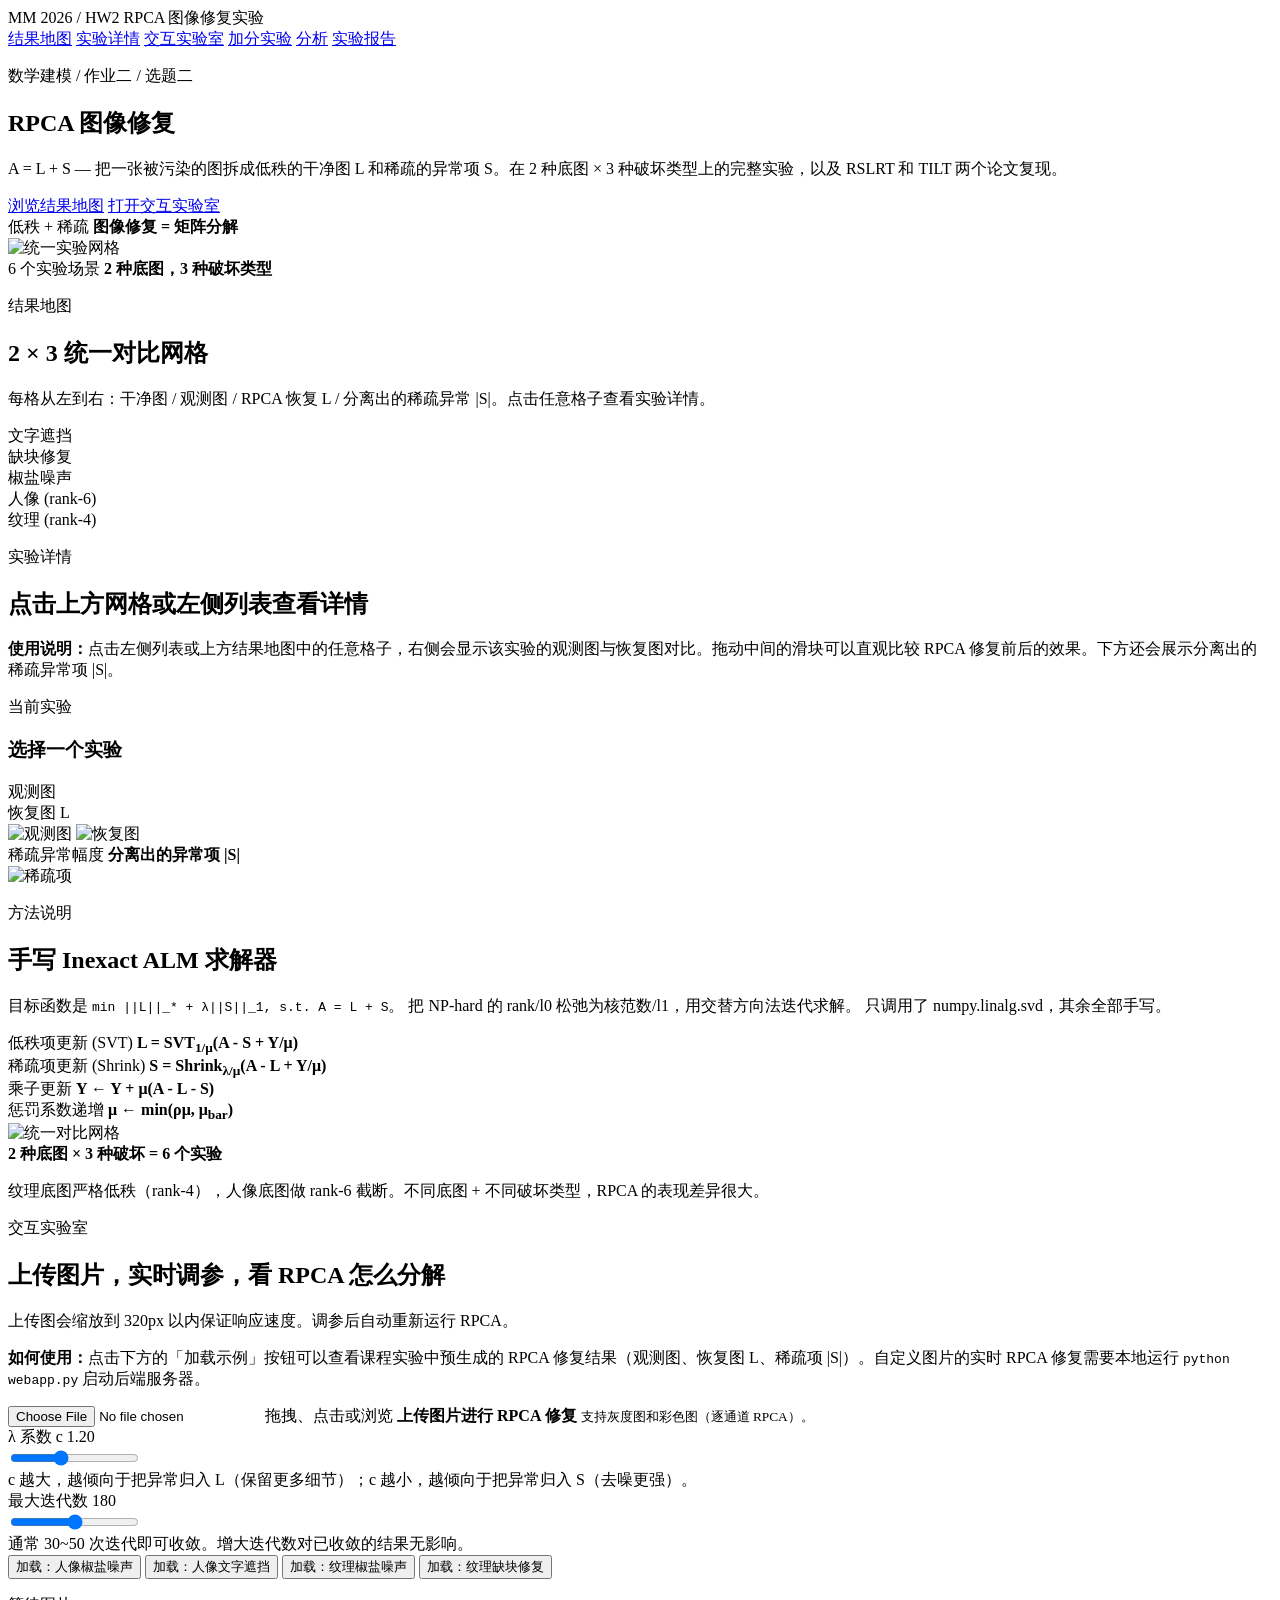
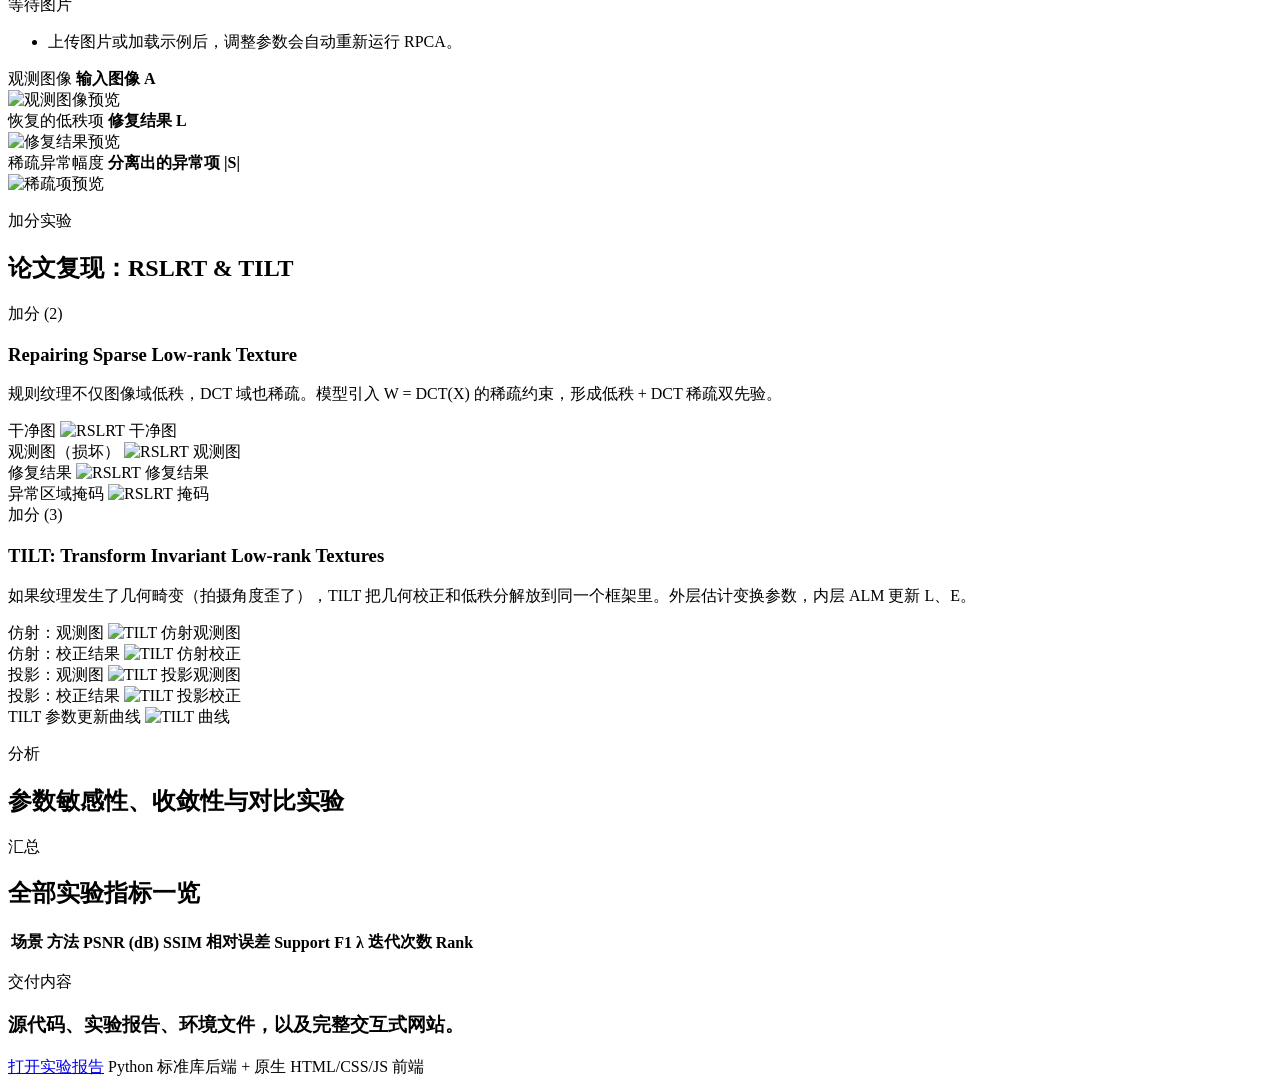
==== code/site/index.html @ 2f800230 "RPCA 图像修复实验网站 + 源代码" ====
<!DOCTYPE html>
<html lang="zh-CN">
  <head>
    <meta charset="UTF-8" />
    <meta name="viewport" content="width=device-width, initial-scale=1.0" />
    <title>RPCA 图像修复实验</title>
    <link rel="stylesheet" href="/styles.css" />
  </head>
  <body>
    <div class="page-shell">
      <div class="ambient ambient-a"></div>
      <div class="ambient ambient-b"></div>
      <header class="site-header">
        <div class="brand-lockup">
          <span class="brand-chip">MM 2026 / HW2</span>
          <span class="brand-name">RPCA 图像修复实验</span>
        </div>
        <nav class="top-nav">
          <a href="#grid-map">结果地图</a>
          <a href="#experiments">实验详情</a>
          <a href="#lab">交互实验室</a>
          <a href="#optional">加分实验</a>
          <a href="#analysis">分析</a>
          <a href="/report/report.pdf" target="_blank" rel="noreferrer">实验报告</a>
        </nav>
      </header>

      <main>
        <!-- Hero -->
        <section class="hero reveal">
          <div class="hero-copy">
            <p class="eyebrow" id="hero-eyebrow">数学建模 / 作业二 / 选题二</p>
            <h1 id="hero-title">RPCA 图像修复</h1>
            <p class="hero-summary" id="hero-summary">
              A = L + S &mdash; 把一张被污染的图拆成低秩的干净图 L 和稀疏的异常项 S。在 2 种底图 &times; 3 种破坏类型上的完整实验，以及 RSLRT 和 TILT 两个论文复现。
            </p>
            <div class="hero-actions">
              <a class="button button-dark" href="#grid-map">浏览结果地图</a>
              <a class="button button-ghost" href="#lab">打开交互实验室</a>
            </div>
          </div>
          <div class="hero-art">
            <div class="hero-card hero-card-main">
              <div class="hero-card-copy">
                <span>低秩 + 稀疏</span>
                <strong>图像修复 = 矩阵分解</strong>
              </div>
              <img src="/results/unified_grid.png" alt="统一实验网格" />
            </div>
            <div class="hero-card hero-card-float">
              <span>6 个实验场景</span>
              <strong>2 种底图，3 种破坏类型</strong>
            </div>
          </div>
        </section>

        <!-- Stats -->
        <section class="stats-rail reveal" id="hero-stats"></section>

        <!-- Result Map: 2x3 Grid -->
        <section class="grid-map reveal" id="grid-map">
          <div class="section-heading">
            <div>
              <p class="eyebrow">结果地图</p>
              <h2>2 &times; 3 统一对比网格</h2>
            </div>
            <p class="section-desc">每格从左到右：干净图 / 观测图 / RPCA 恢复 L / 分离出的稀疏异常 |S|。点击任意格子查看实验详情。</p>
          </div>
          <div class="grid-map-container" id="grid-map-container">
            <div class="grid-map-label grid-map-label-col" style="grid-column:2;grid-row:1">文字遮挡</div>
            <div class="grid-map-label grid-map-label-col" style="grid-column:3;grid-row:1">缺块修复</div>
            <div class="grid-map-label grid-map-label-col" style="grid-column:4;grid-row:1">椒盐噪声</div>
            <div class="grid-map-label grid-map-label-row" style="grid-column:1;grid-row:2">人像 (rank-6)</div>
            <div class="grid-map-label grid-map-label-row" style="grid-column:1;grid-row:3">纹理 (rank-4)</div>
            <!-- Grid cells injected by JS -->
          </div>
        </section>

        <!-- Experiment Detail -->
        <section class="atlas reveal" id="experiments">
          <div class="section-heading">
            <p class="eyebrow">实验详情</p>
            <h2>点击上方网格或左侧列表查看详情</h2>
          </div>
          <div class="detail-usage-hint">
            <p><strong>使用说明：</strong>点击左侧列表或上方结果地图中的任意格子，右侧会显示该实验的观测图与恢复图对比。拖动中间的滑块可以直观比较 RPCA 修复前后的效果。下方还会展示分离出的稀疏异常项 |S|。</p>
          </div>
          <div class="atlas-grid">
            <aside class="atlas-list" id="atlas-list"></aside>
            <article class="atlas-detail" id="atlas-detail">
              <div class="detail-copy">
                <p class="detail-label">当前实验</p>
                <h3 id="detail-title">选择一个实验</h3>
                <p id="detail-subtitle" class="detail-subtitle"></p>
                <p id="detail-story" class="detail-story"></p>
              </div>
              <div class="detail-visual">
                <!-- Image comparison slider -->
                <div class="comparison-wrapper" id="comparison-wrapper">
                  <div class="comparison-label comparison-label-left">观测图</div>
                  <div class="comparison-label comparison-label-right">恢复图 L</div>
                  <img id="detail-observed" class="comparison-img comparison-img-left" src="" alt="观测图" />
                  <img id="detail-recovered" class="comparison-img comparison-img-right" src="" alt="恢复图" />
                  <div class="comparison-slider" id="comparison-slider">
                    <div class="comparison-slider-line"></div>
                    <div class="comparison-slider-handle"></div>
                  </div>
                </div>
              </div>
            </article>
          </div>

          <!-- Metrics bar: outside the dark panel so numbers are never clipped -->
          <div class="detail-metrics-bar" id="detail-metrics"></div>

          <!-- Sparse visualization below detail -->
          <div class="detail-sparse-row" id="detail-sparse-row">
            <div class="sparse-card">
              <div class="stage-copy">
                <span>稀疏异常幅度</span>
                <strong>分离出的异常项 |S|</strong>
              </div>
              <img id="detail-sparse" src="" alt="稀疏项" />
            </div>
            <div class="sparse-card" id="detail-comparison-card" style="display:none;">
              <div class="stage-copy">
                <span>方法对比</span>
                <strong>RPCA vs 中值滤波</strong>
              </div>
              <img id="detail-comparison" src="" alt="方法对比" />
            </div>
          </div>
        </section>

        <!-- Method -->
        <section class="split-feature reveal">
          <div class="feature-panel feature-dark">
            <p class="eyebrow">方法说明</p>
            <h2>手写 Inexact ALM 求解器</h2>
            <p>
              目标函数是 <code>min ||L||_* + &lambda;||S||_1, s.t. A = L + S</code>。
              把 NP-hard 的 rank/l0 松弛为核范数/l1，用交替方向法迭代求解。
              只调用了 numpy.linalg.svd，其余全部手写。
            </p>
            <div class="formula-stack">
              <div class="formula-card">
                <span>低秩项更新 (SVT)</span>
                <strong>L = SVT<sub>1/&mu;</sub>(A - S + Y/&mu;)</strong>
              </div>
              <div class="formula-card">
                <span>稀疏项更新 (Shrink)</span>
                <strong>S = Shrink<sub>&lambda;/&mu;</sub>(A - L + Y/&mu;)</strong>
              </div>
              <div class="formula-card">
                <span>乘子更新</span>
                <strong>Y &larr; Y + &mu;(A - L - S)</strong>
              </div>
              <div class="formula-card">
                <span>惩罚系数递增</span>
                <strong>&mu; &larr; min(&rho;&mu;, &mu;<sub>bar</sub>)</strong>
              </div>
            </div>
          </div>
          <div class="feature-panel feature-light">
            <img src="/results/unified_grid.png" alt="统一对比网格" />
            <div class="caption-block">
              <strong>2 种底图 &times; 3 种破坏 = 6 个实验</strong>
              <p>纹理底图严格低秩（rank-4），人像底图做 rank-6 截断。不同底图 + 不同破坏类型，RPCA 的表现差异很大。</p>
            </div>
          </div>
        </section>

        <!-- Repair Lab -->
        <section class="lab reveal" id="lab">
          <div class="section-heading section-heading-inline">
            <div>
              <p class="eyebrow">交互实验室</p>
              <h2>上传图片，实时调参，看 RPCA 怎么分解</h2>
            </div>
            <div class="lab-note">
              上传图会缩放到 320px 以内保证响应速度。调参后自动重新运行 RPCA。
            </div>
          </div>

          <div class="lab-usage-hint">
            <p><strong>如何使用：</strong>点击下方的「加载示例」按钮可以查看课程实验中预生成的 RPCA 修复结果（观测图、恢复图 L、稀疏项 |S|）。自定义图片的实时 RPCA 修复需要本地运行 <code>python webapp.py</code> 启动后端服务器。</p>
          </div>

          <div class="lab-grid">
            <div class="lab-controls">
              <label class="upload-drop" id="upload-drop">
                <input type="file" id="file-input" accept="image/*" />
                <span class="upload-kicker">拖拽、点击或浏览</span>
                <strong>上传图片进行 RPCA 修复</strong>
                <small>支持灰度图和彩色图（逐通道 RPCA）。</small>
              </label>

              <div class="control-block">
                <div class="control-head">
                  <label for="lambda-scale">&lambda; 系数 c</label>
                  <span id="lambda-scale-value">1.20</span>
                </div>
                <input type="range" id="lambda-scale" min="0.2" max="2.8" step="0.1" value="1.2" />
                <div class="control-hint">c 越大，越倾向于把异常归入 L（保留更多细节）；c 越小，越倾向于把异常归入 S（去噪更强）。</div>
              </div>

              <div class="control-block">
                <div class="control-head">
                  <label for="max-iter">最大迭代数</label>
                  <span id="max-iter-value">180</span>
                </div>
                <input type="range" id="max-iter" min="40" max="320" step="10" value="180" />
                <div class="control-hint">通常 30~50 次迭代即可收敛。增大迭代数对已收敛的结果无影响。</div>
              </div>

              <div class="lab-sample-buttons">
                <button class="button button-ghost button-sample" data-sample="portrait_salt">
                  加载：人像椒盐噪声
                </button>
                <button class="button button-ghost button-sample" data-sample="portrait_text">
                  加载：人像文字遮挡
                </button>
                <button class="button button-ghost button-sample" data-sample="texture_salt">
                  加载：纹理椒盐噪声
                </button>
                <button class="button button-ghost button-sample" data-sample="texture_block">
                  加载：纹理缺块修复
                </button>
              </div>

              <div class="lab-stats" id="upload-stats">
                <p class="status-pill">等待图片</p>
                <ul class="stat-list">
                  <li>上传图片或加载示例后，调整参数会自动重新运行 RPCA。</li>
                </ul>
              </div>
            </div>

            <div class="lab-stage">
              <div class="stage-card">
                <div class="stage-copy">
                  <span>观测图像</span>
                  <strong>输入图像 A</strong>
                </div>
                <img id="upload-observed" src="" alt="观测图像预览" />
              </div>
              <div class="stage-card">
                <div class="stage-copy">
                  <span>恢复的低秩项</span>
                  <strong>修复结果 L</strong>
                </div>
                <img id="upload-recovered" src="" alt="修复结果预览" />
              </div>
              <div class="stage-card">
                <div class="stage-copy">
                  <span>稀疏异常幅度</span>
                  <strong>分离出的异常项 |S|</strong>
                </div>
                <img id="upload-sparse" src="" alt="稀疏项预览" />
              </div>
            </div>
          </div>
        </section>

        <!-- Optional Experiments -->
        <section class="optional-section reveal" id="optional">
          <div class="section-heading">
            <p class="eyebrow">加分实验</p>
            <h2>论文复现：RSLRT &amp; TILT</h2>
          </div>

          <div class="optional-grid">
            <!-- RSLRT -->
            <div class="optional-card">
              <div class="optional-card-header">
                <span class="optional-tag">加分 (2)</span>
                <h3>Repairing Sparse Low-rank Texture</h3>
                <p>规则纹理不仅图像域低秩，DCT 域也稀疏。模型引入 W = DCT(X) 的稀疏约束，形成低秩 + DCT 稀疏双先验。</p>
              </div>
              <div class="optional-images">
                <div class="optional-img-card">
                  <span>干净图</span>
                  <img src="/assets/optional_rslrt_clean.png" alt="RSLRT 干净图" />
                </div>
                <div class="optional-img-card">
                  <span>观测图（损坏）</span>
                  <img src="/assets/optional_rslrt_observed.png" alt="RSLRT 观测图" />
                </div>
                <div class="optional-img-card">
                  <span>修复结果</span>
                  <img src="/assets/optional_rslrt_repaired.png" alt="RSLRT 修复结果" />
                </div>
                <div class="optional-img-card">
                  <span>异常区域掩码</span>
                  <img src="/assets/optional_rslrt_support.png" alt="RSLRT 掩码" />
                </div>
              </div>
              <div class="optional-metrics" id="rslrt-metrics"></div>
            </div>

            <!-- TILT -->
            <div class="optional-card">
              <div class="optional-card-header">
                <span class="optional-tag">加分 (3)</span>
                <h3>TILT: Transform Invariant Low-rank Textures</h3>
                <p>如果纹理发生了几何畸变（拍摄角度歪了），TILT 把几何校正和低秩分解放到同一个框架里。外层估计变换参数，内层 ALM 更新 L、E。</p>
              </div>
              <div class="optional-images">
                <div class="optional-img-card">
                  <span>仿射：观测图</span>
                  <img src="/assets/optional_tilt_affine_observed.png" alt="TILT 仿射观测图" />
                </div>
                <div class="optional-img-card">
                  <span>仿射：校正结果</span>
                  <img src="/assets/optional_tilt_affine_rectified.png" alt="TILT 仿射校正" />
                </div>
                <div class="optional-img-card">
                  <span>投影：观测图</span>
                  <img src="/assets/optional_tilt_projective_observed.png" alt="TILT 投影观测图" />
                </div>
                <div class="optional-img-card">
                  <span>投影：校正结果</span>
                  <img src="/assets/optional_tilt_projective_rectified.png" alt="TILT 投影校正" />
                </div>
              </div>
              <div class="optional-metrics" id="tilt-metrics"></div>
              <div class="optional-extra-img">
                <span>TILT 参数更新曲线</span>
                <img src="/results/optional_tilt_curve.png" alt="TILT 曲线" />
              </div>
            </div>
          </div>
        </section>

        <!-- Analysis -->
        <section class="analysis-section reveal" id="analysis">
          <div class="section-heading">
            <p class="eyebrow">分析</p>
            <h2>参数敏感性、收敛性与对比实验</h2>
          </div>
          <div class="insight-grid" id="insight-grid"></div>
        </section>

        <!-- Summary Table -->
        <section class="summary-section reveal" id="summary">
          <div class="section-heading">
            <p class="eyebrow">汇总</p>
            <h2>全部实验指标一览</h2>
          </div>
          <div class="summary-table-wrap">
            <table class="summary-table" id="summary-table">
              <thead>
                <tr>
                  <th>场景</th>
                  <th>方法</th>
                  <th>PSNR (dB)</th>
                  <th>SSIM</th>
                  <th>相对误差</th>
                  <th>Support F1</th>
                  <th>&lambda;</th>
                  <th>迭代次数</th>
                  <th>Rank</th>
                </tr>
              </thead>
              <tbody id="summary-tbody"></tbody>
            </table>
          </div>
        </section>
      </main>

      <footer class="site-footer reveal">
        <div>
          <p class="eyebrow">交付内容</p>
          <h3>源代码、实验报告、环境文件，以及完整交互式网站。</h3>
        </div>
        <div class="footer-links">
          <a href="/report/report.pdf" target="_blank" rel="noreferrer">打开实验报告</a>
          <span>Python 标准库后端 + 原生 HTML/CSS/JS 前端</span>
        </div>
      </footer>
    </div>

    <script src="/app.js"></script>
  </body>
</html>
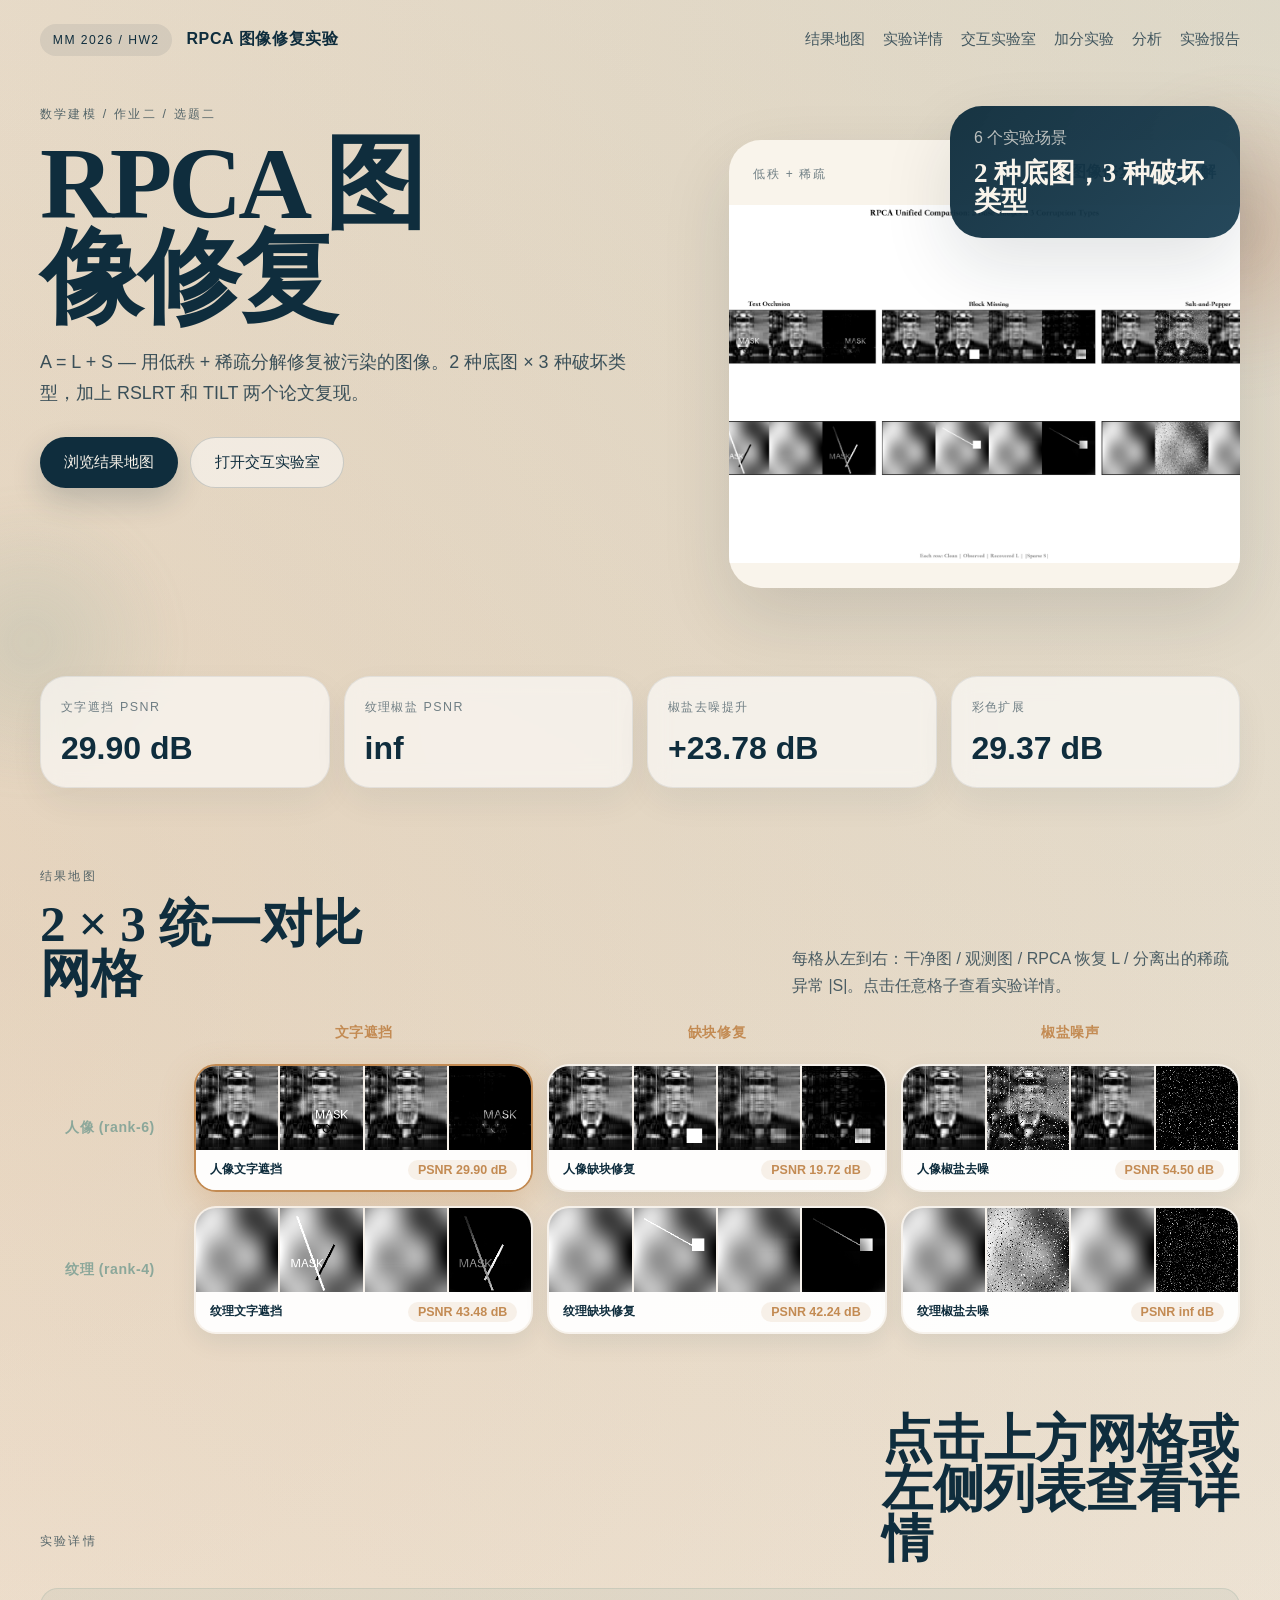
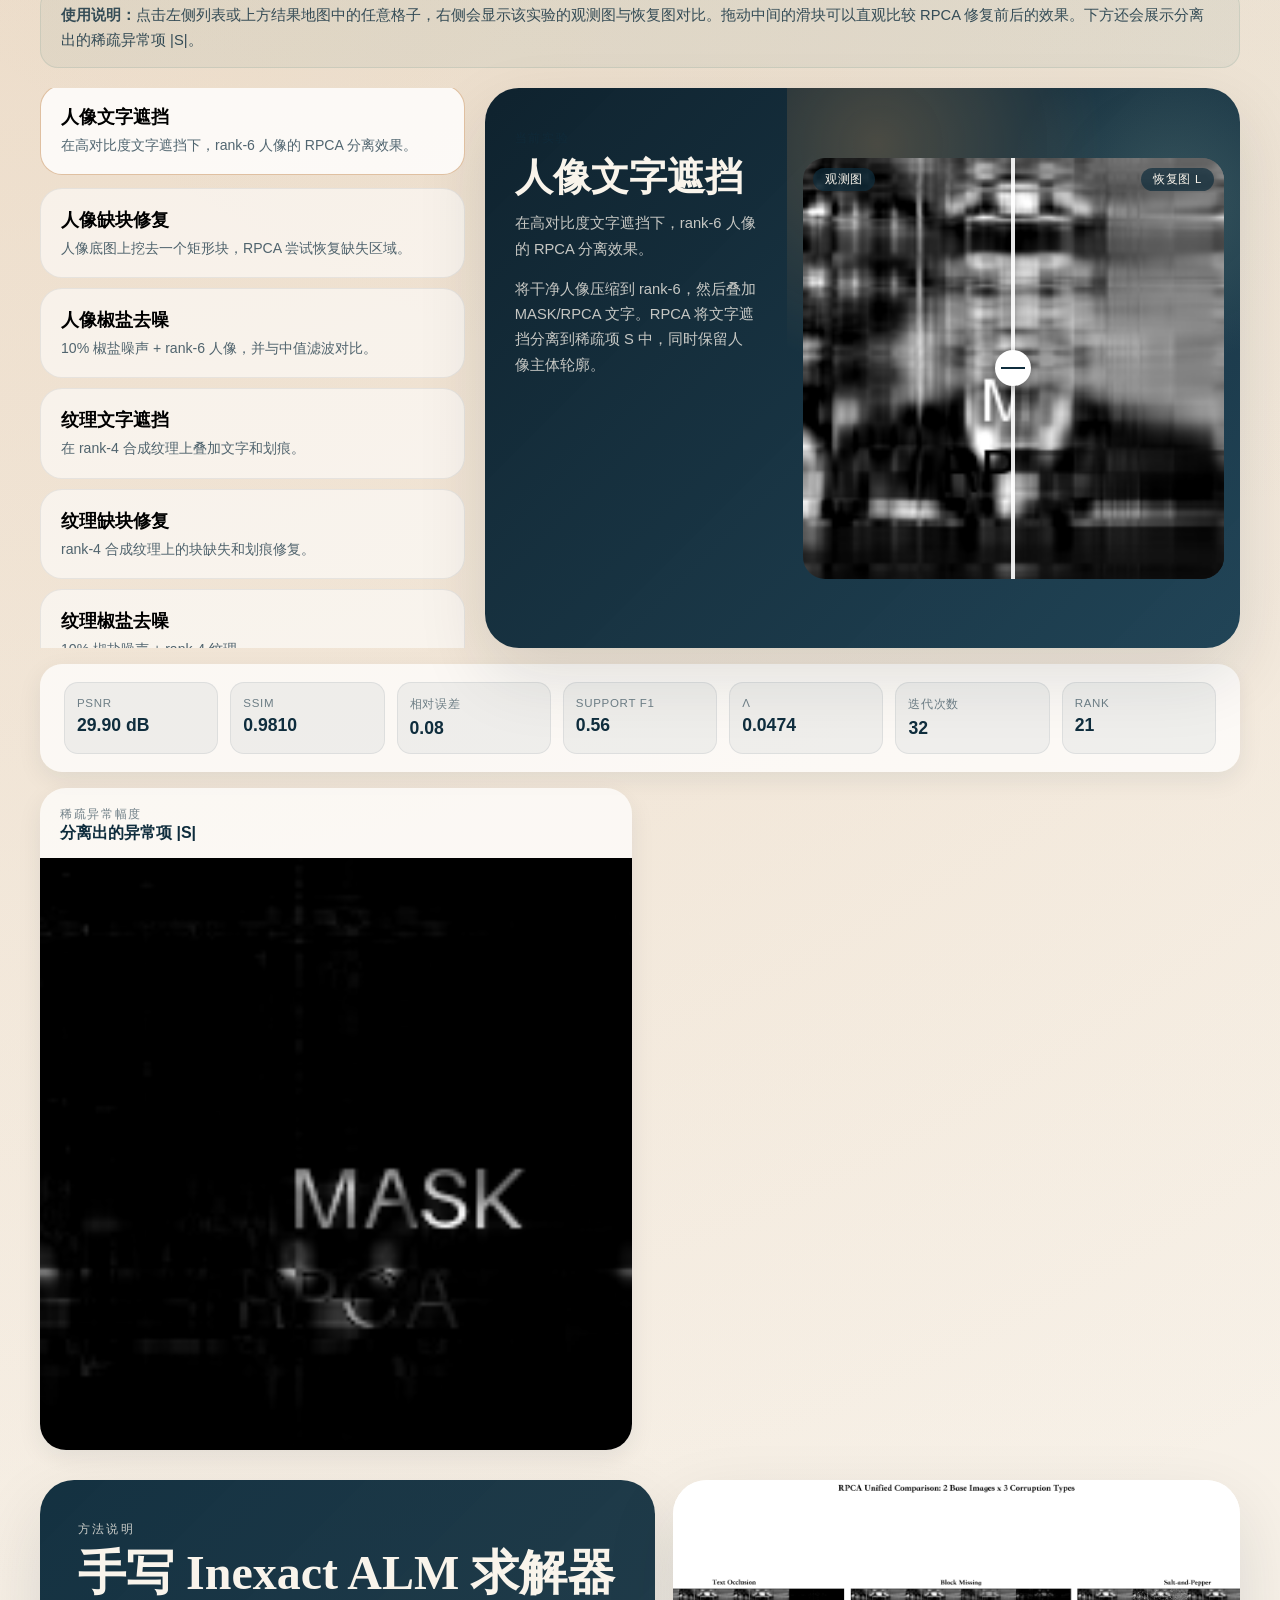
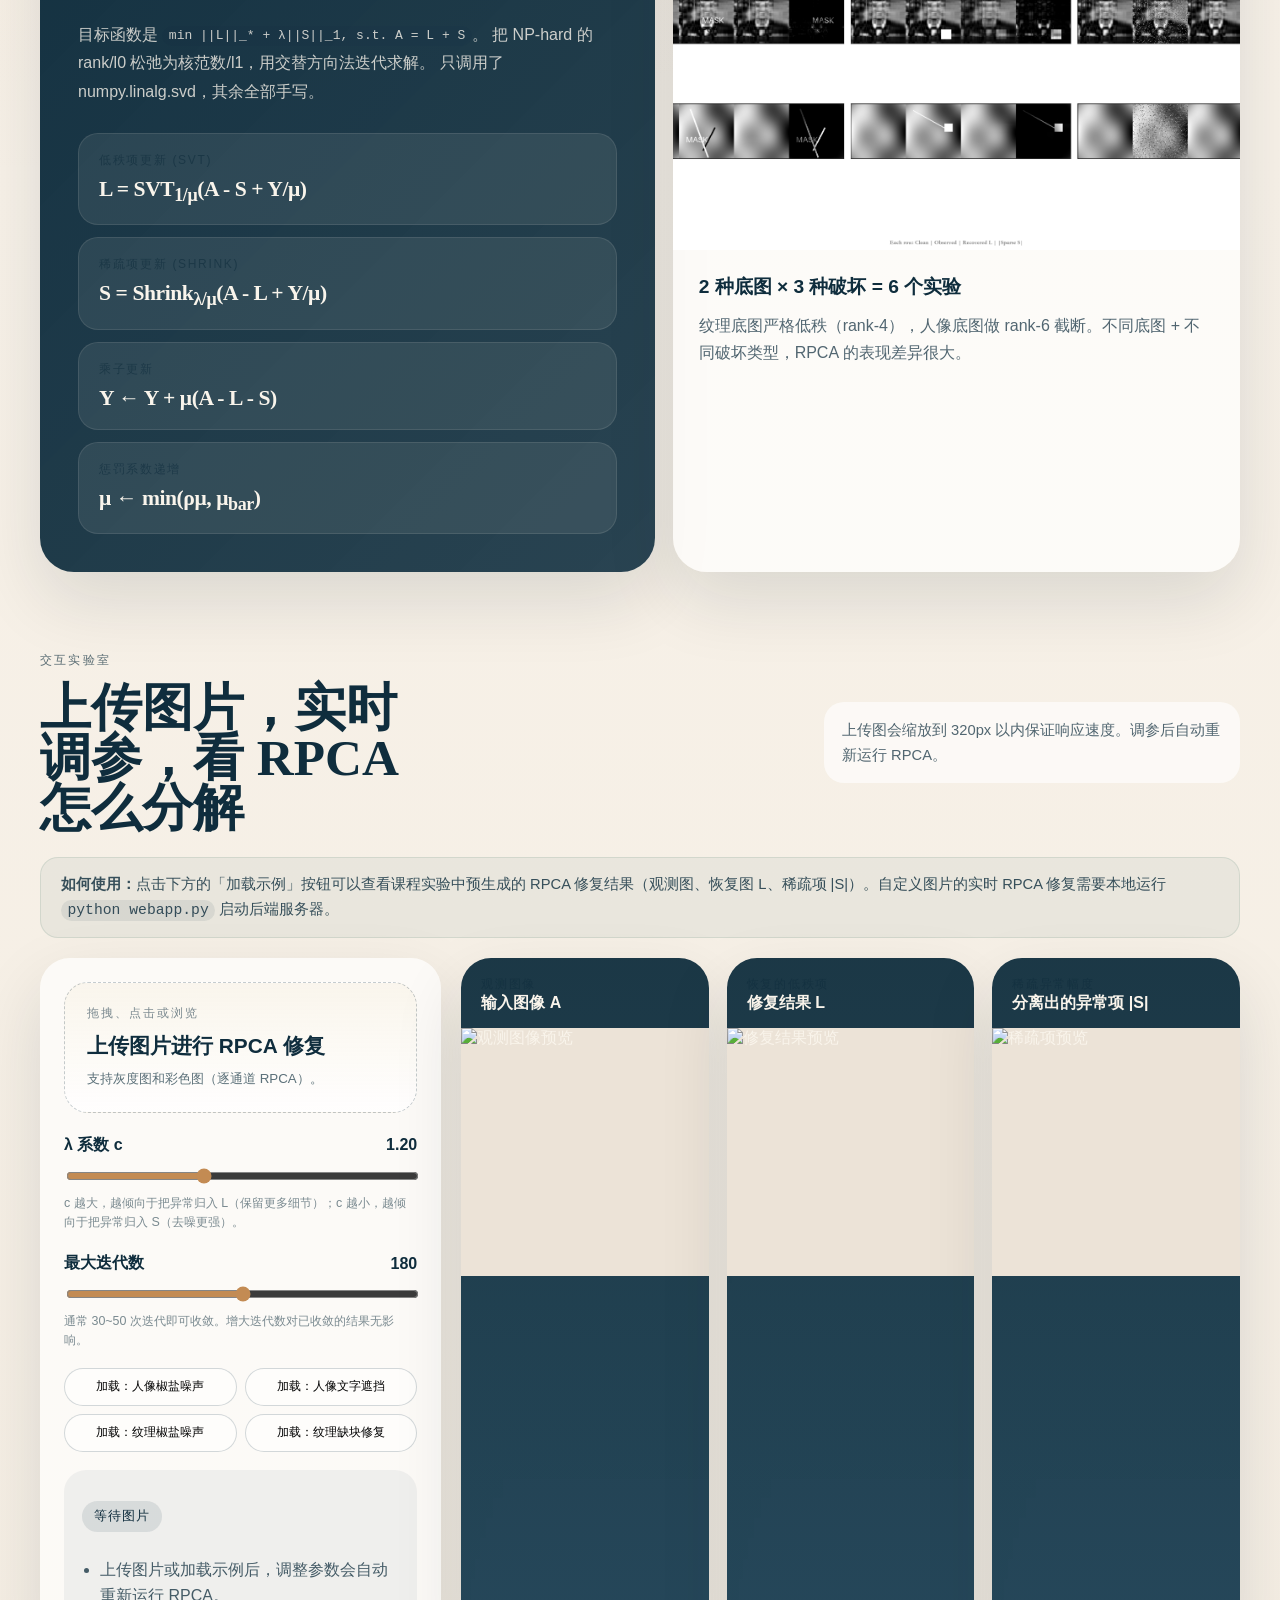
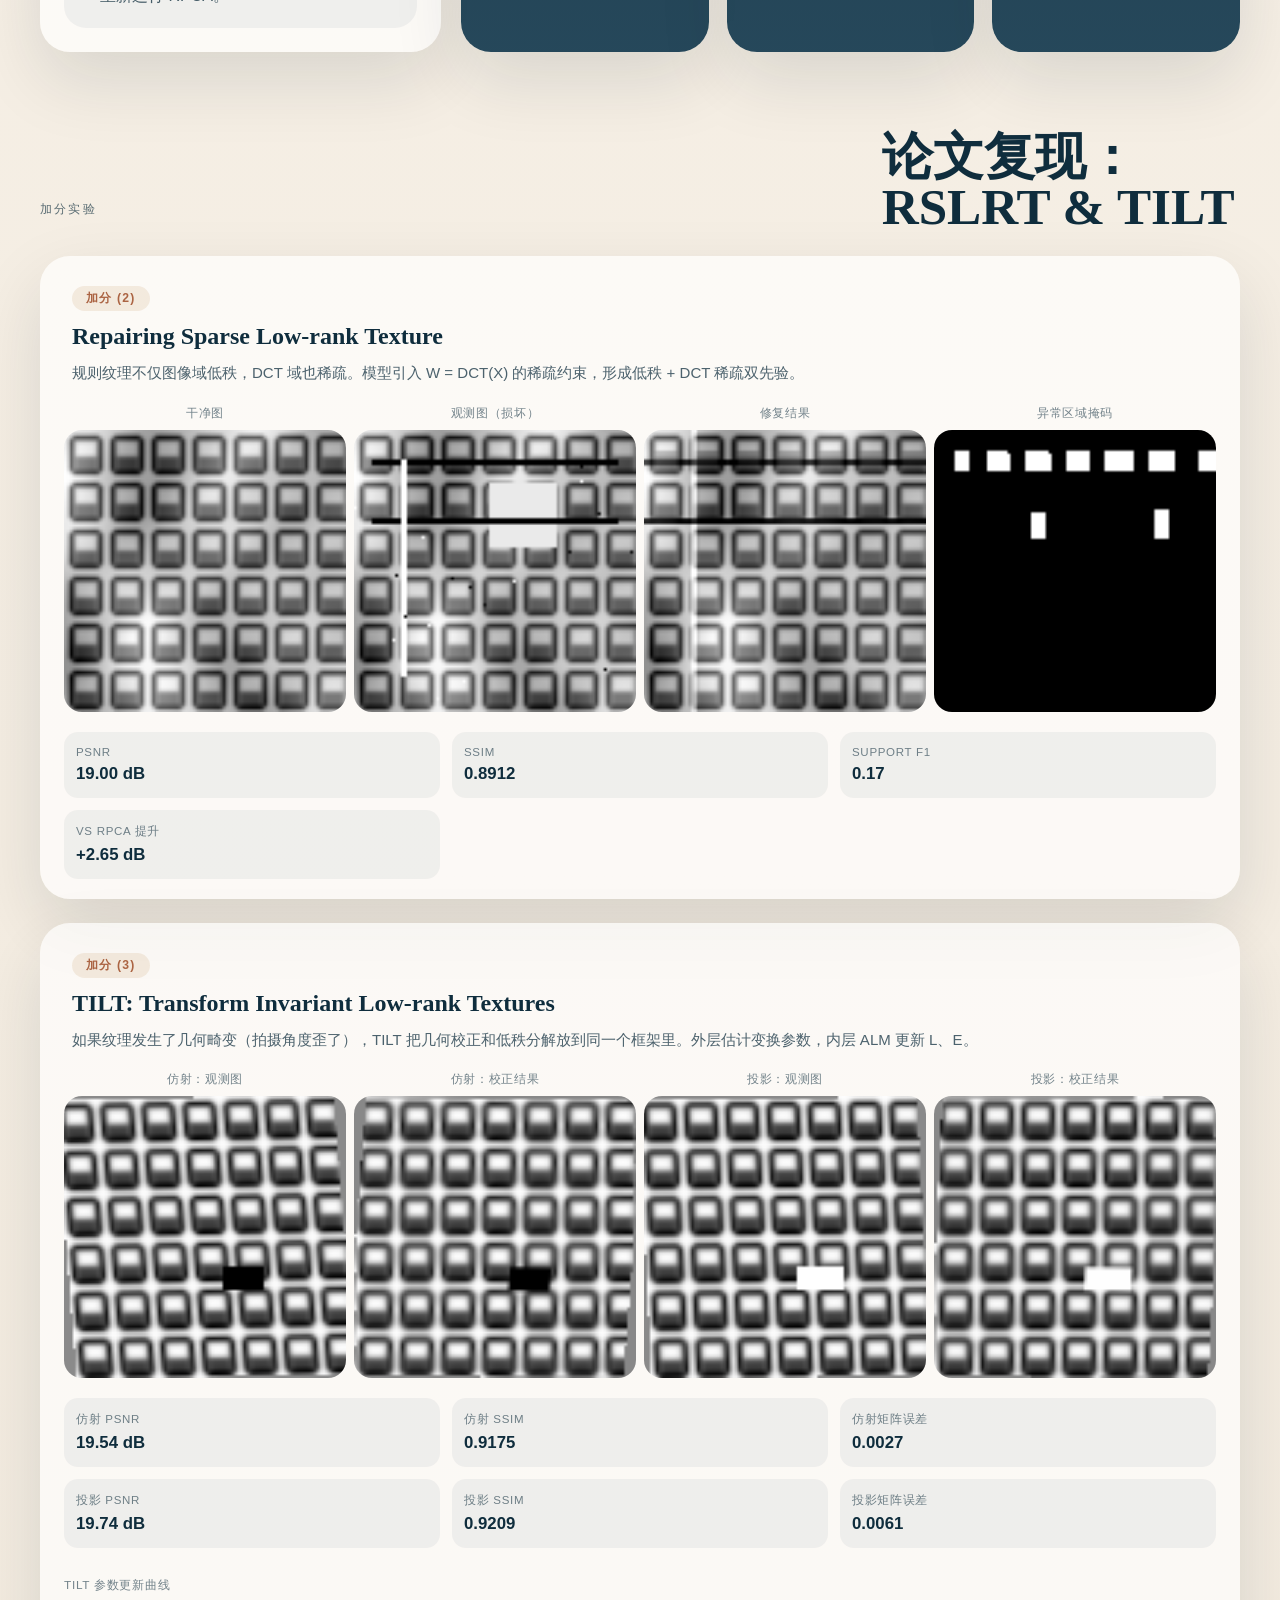
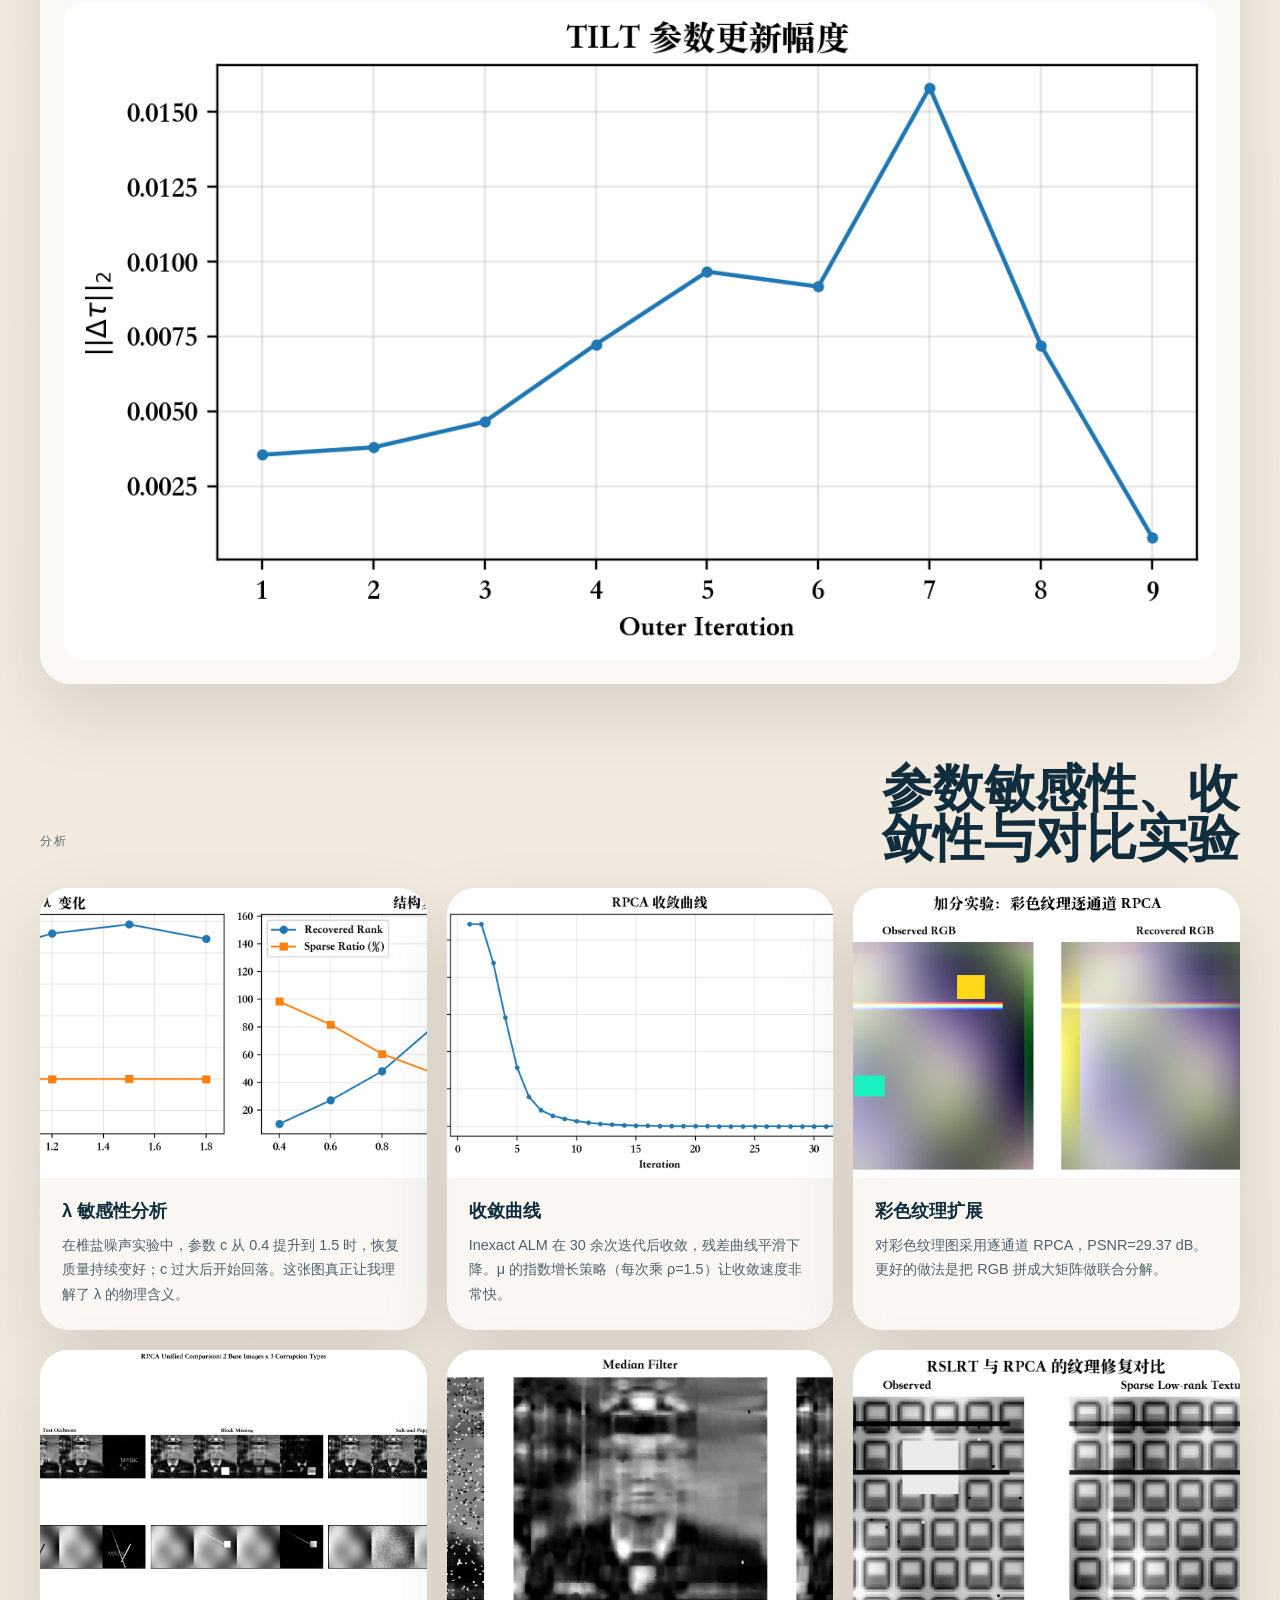
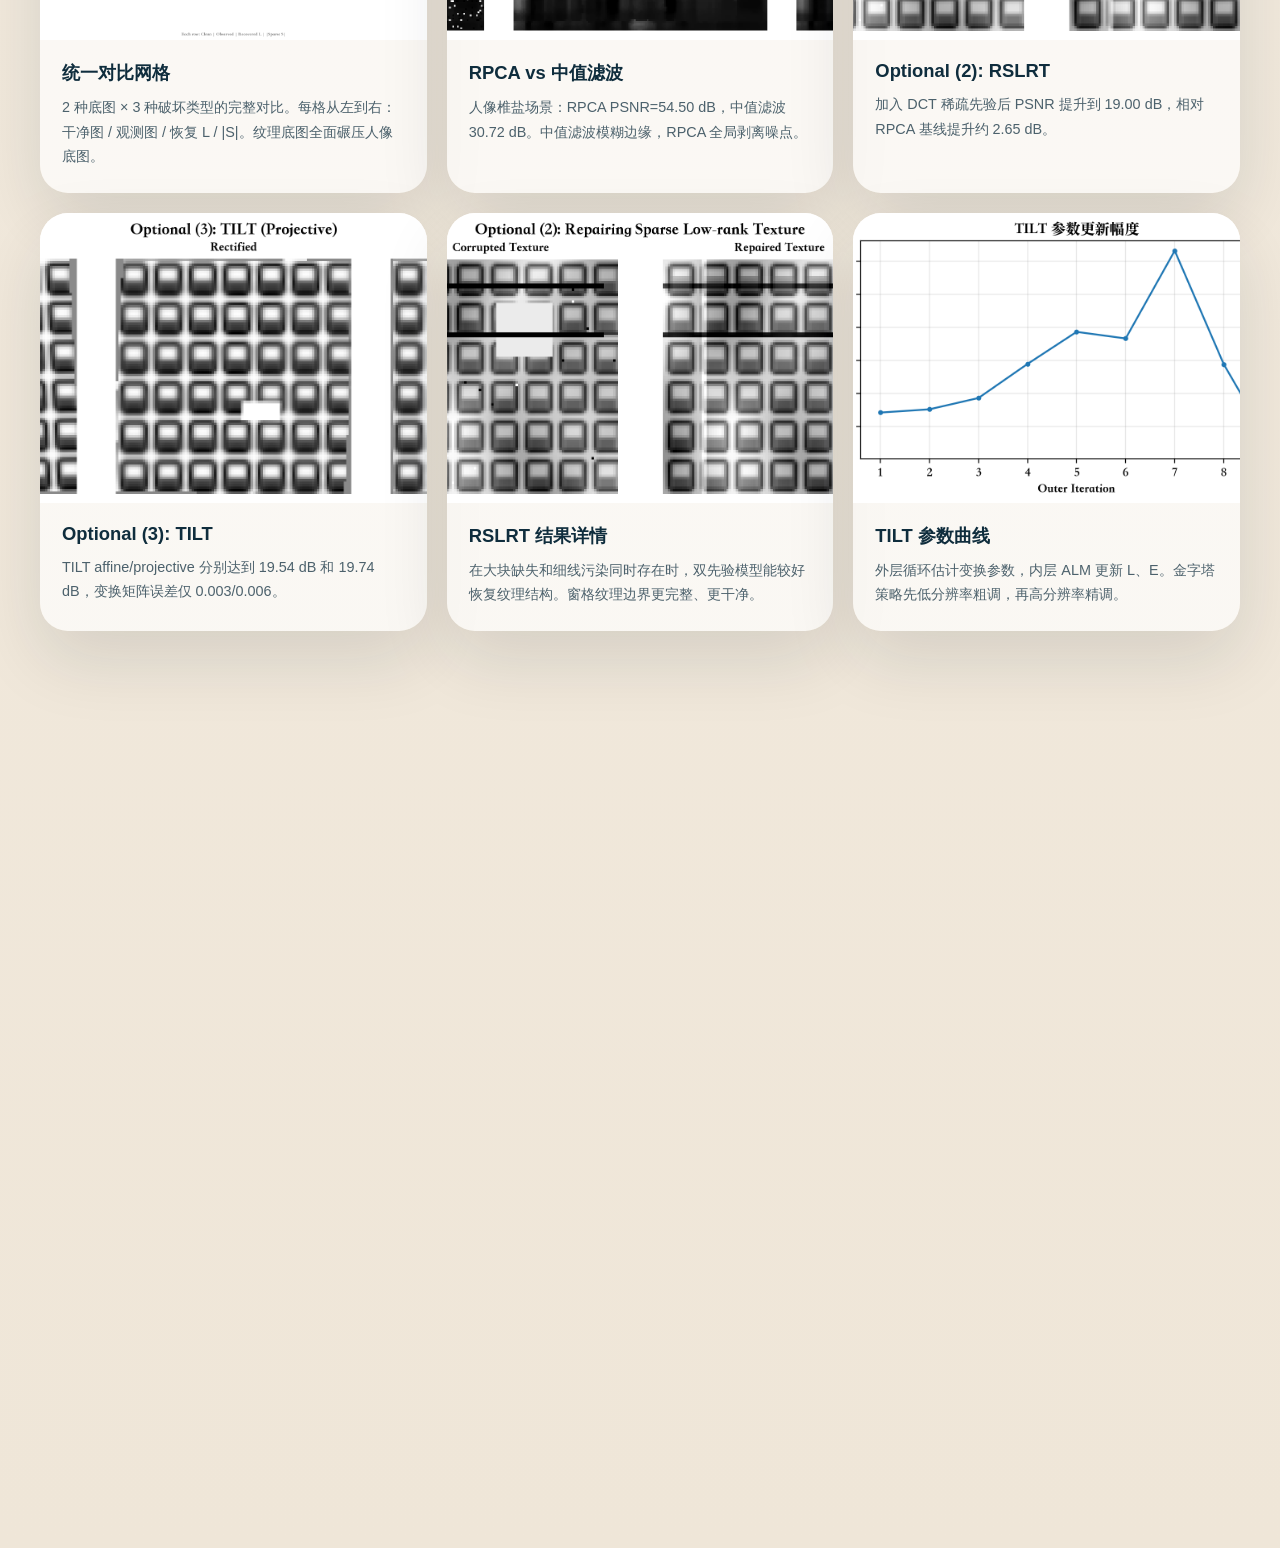
==== commit 5583a100: "fix: add .nojekyll and use relative paths for GitHub Pages" ====
--- a/code/site/index.html
+++ b/code/site/index.html
@@ -4,7 +4,7 @@
     <meta charset="UTF-8" />
     <meta name="viewport" content="width=device-width, initial-scale=1.0" />
     <title>RPCA 图像修复实验</title>
-    <link rel="stylesheet" href="/styles.css" />
+    <link rel="stylesheet" href="styles.css" />
   </head>
   <body>
     <div class="page-shell">
@@ -21,7 +21,7 @@
           <a href="#lab">交互实验室</a>
           <a href="#optional">加分实验</a>
           <a href="#analysis">分析</a>
-          <a href="/report/report.pdf" target="_blank" rel="noreferrer">实验报告</a>
+          <a href="report/report.pdf" target="_blank" rel="noreferrer">实验报告</a>
         </nav>
       </header>
 
@@ -45,7 +45,7 @@
                 <span>低秩 + 稀疏</span>
                 <strong>图像修复 = 矩阵分解</strong>
               </div>
-              <img src="/results/unified_grid.png" alt="统一实验网格" />
+              <img src="results/unified_grid.png" alt="统一实验网格" />
             </div>
             <div class="hero-card hero-card-float">
               <span>6 个实验场景</span>
@@ -162,7 +162,7 @@
             </div>
           </div>
           <div class="feature-panel feature-light">
-            <img src="/results/unified_grid.png" alt="统一对比网格" />
+            <img src="results/unified_grid.png" alt="统一对比网格" />
             <div class="caption-block">
               <strong>2 种底图 &times; 3 种破坏 = 6 个实验</strong>
               <p>纹理底图严格低秩（rank-4），人像底图做 rank-6 截断。不同底图 + 不同破坏类型，RPCA 的表现差异很大。</p>
@@ -280,19 +280,19 @@
               <div class="optional-images">
                 <div class="optional-img-card">
                   <span>干净图</span>
-                  <img src="/assets/optional_rslrt_clean.png" alt="RSLRT 干净图" />
+                  <img src="assets/optional_rslrt_clean.png" alt="RSLRT 干净图" />
                 </div>
                 <div class="optional-img-card">
                   <span>观测图（损坏）</span>
-                  <img src="/assets/optional_rslrt_observed.png" alt="RSLRT 观测图" />
+                  <img src="assets/optional_rslrt_observed.png" alt="RSLRT 观测图" />
                 </div>
                 <div class="optional-img-card">
                   <span>修复结果</span>
-                  <img src="/assets/optional_rslrt_repaired.png" alt="RSLRT 修复结果" />
+                  <img src="assets/optional_rslrt_repaired.png" alt="RSLRT 修复结果" />
                 </div>
                 <div class="optional-img-card">
                   <span>异常区域掩码</span>
-                  <img src="/assets/optional_rslrt_support.png" alt="RSLRT 掩码" />
+                  <img src="assets/optional_rslrt_support.png" alt="RSLRT 掩码" />
                 </div>
               </div>
               <div class="optional-metrics" id="rslrt-metrics"></div>
@@ -308,25 +308,25 @@
               <div class="optional-images">
                 <div class="optional-img-card">
                   <span>仿射：观测图</span>
-                  <img src="/assets/optional_tilt_affine_observed.png" alt="TILT 仿射观测图" />
+                  <img src="assets/optional_tilt_affine_observed.png" alt="TILT 仿射观测图" />
                 </div>
                 <div class="optional-img-card">
                   <span>仿射：校正结果</span>
-                  <img src="/assets/optional_tilt_affine_rectified.png" alt="TILT 仿射校正" />
+                  <img src="assets/optional_tilt_affine_rectified.png" alt="TILT 仿射校正" />
                 </div>
                 <div class="optional-img-card">
                   <span>投影：观测图</span>
-                  <img src="/assets/optional_tilt_projective_observed.png" alt="TILT 投影观测图" />
+                  <img src="assets/optional_tilt_projective_observed.png" alt="TILT 投影观测图" />
                 </div>
                 <div class="optional-img-card">
                   <span>投影：校正结果</span>
-                  <img src="/assets/optional_tilt_projective_rectified.png" alt="TILT 投影校正" />
+                  <img src="assets/optional_tilt_projective_rectified.png" alt="TILT 投影校正" />
                 </div>
               </div>
               <div class="optional-metrics" id="tilt-metrics"></div>
               <div class="optional-extra-img">
                 <span>TILT 参数更新曲线</span>
-                <img src="/results/optional_tilt_curve.png" alt="TILT 曲线" />
+                <img src="results/optional_tilt_curve.png" alt="TILT 曲线" />
               </div>
             </div>
           </div>
@@ -374,12 +374,12 @@
           <h3>源代码、实验报告、环境文件，以及完整交互式网站。</h3>
         </div>
         <div class="footer-links">
-          <a href="/report/report.pdf" target="_blank" rel="noreferrer">打开实验报告</a>
+          <a href="report/report.pdf" target="_blank" rel="noreferrer">打开实验报告</a>
           <span>Python 标准库后端 + 原生 HTML/CSS/JS 前端</span>
         </div>
       </footer>
     </div>
 
-    <script src="/app.js"></script>
+    <script src="app.js"></script>
   </body>
 </html>
--- a/code/site/styles.css
+++ b/code/site/styles.css
@@ -0,0 +1,1362 @@
+:root {
+  --cream: #efe6d8;
+  --paper: #f9f4eb;
+  --ink: #0f2d3d;
+  --ink-soft: #183d51;
+  --ink-faint: rgba(15, 45, 61, 0.08);
+  --gold: #c38b53;
+  --sage: #8ba79a;
+  --terracotta: #ab6443;
+  --shadow: 0 28px 70px rgba(19, 30, 38, 0.12);
+  --radius-xl: 32px;
+  --radius-lg: 22px;
+  --radius-md: 16px;
+  --content: 1200px;
+}
+
+* {
+  box-sizing: border-box;
+}
+
+html {
+  scroll-behavior: smooth;
+}
+
+body {
+  margin: 0;
+  font-family: "Avenir Next", "Helvetica Neue", "PingFang SC", sans-serif;
+  background:
+    radial-gradient(circle at 0% 10%, rgba(195, 139, 83, 0.24), transparent 28%),
+    radial-gradient(circle at 100% 0%, rgba(139, 167, 154, 0.2), transparent 22%),
+    linear-gradient(180deg, #f5ede1 0%, #f7f1e8 35%, #efe6d8 100%);
+  color: var(--ink);
+}
+
+img {
+  display: block;
+  max-width: 100%;
+}
+
+a {
+  color: inherit;
+  text-decoration: none;
+}
+
+button,
+input {
+  font: inherit;
+}
+
+code {
+  padding: 0.14rem 0.4rem;
+  border-radius: 999px;
+  background: rgba(15, 45, 61, 0.08);
+}
+
+.page-shell {
+  position: relative;
+  overflow: hidden;
+}
+
+.ambient {
+  position: fixed;
+  z-index: 0;
+  border-radius: 999px;
+  pointer-events: none;
+  filter: blur(18px);
+  opacity: 0.54;
+}
+
+.ambient-a {
+  top: 8%;
+  right: -120px;
+  width: 320px;
+  height: 320px;
+  background: radial-gradient(circle, rgba(171, 100, 67, 0.46) 0%, rgba(171, 100, 67, 0) 68%);
+  animation: drift 16s ease-in-out infinite;
+}
+
+.ambient-b {
+  bottom: 12%;
+  left: -120px;
+  width: 300px;
+  height: 300px;
+  background: radial-gradient(circle, rgba(139, 167, 154, 0.42) 0%, rgba(139, 167, 154, 0) 68%);
+  animation: drift 18s ease-in-out infinite reverse;
+}
+
+.site-header,
+.hero,
+.stats-rail,
+.grid-map,
+.atlas,
+.split-feature,
+.lab,
+.optional-section,
+.analysis-section,
+.summary-section,
+.site-footer {
+  position: relative;
+  z-index: 1;
+  width: min(var(--content), calc(100vw - 36px));
+  margin: 0 auto;
+}
+
+/* ---- Header ---- */
+
+.site-header {
+  display: flex;
+  align-items: center;
+  justify-content: space-between;
+  padding: 24px 0 8px;
+}
+
+.brand-lockup {
+  display: flex;
+  align-items: center;
+  gap: 14px;
+}
+
+.brand-chip {
+  padding: 0.55rem 0.8rem;
+  border-radius: 999px;
+  background: rgba(15, 45, 61, 0.08);
+  font-size: 0.76rem;
+  letter-spacing: 0.12em;
+  text-transform: uppercase;
+}
+
+.brand-name {
+  font-weight: 700;
+  letter-spacing: 0.04em;
+}
+
+.top-nav {
+  display: flex;
+  gap: 18px;
+  font-size: 0.95rem;
+  flex-wrap: wrap;
+}
+
+.top-nav a {
+  opacity: 0.75;
+  transition: opacity 180ms;
+}
+
+.top-nav a:hover {
+  opacity: 1;
+}
+
+/* ---- Hero ---- */
+
+.hero {
+  display: grid;
+  grid-template-columns: 1.05fr 0.95fr;
+  gap: 24px;
+  padding: 42px 0 20px;
+}
+
+.eyebrow {
+  margin: 0 0 14px;
+  font-size: 0.78rem;
+  letter-spacing: 0.18em;
+  text-transform: uppercase;
+  color: rgba(15, 45, 61, 0.68);
+}
+
+.hero h1,
+.section-heading h2,
+.atlas-detail h3,
+.site-footer h3 {
+  font-family: "Baskerville", "Iowan Old Style", "Georgia", serif;
+}
+
+.hero h1 {
+  margin: 0;
+  font-size: clamp(3.6rem, 8vw, 7.2rem);
+  line-height: 0.92;
+  letter-spacing: -0.04em;
+  max-width: 9ch;
+}
+
+.hero-summary {
+  max-width: 38rem;
+  margin: 22px 0 28px;
+  font-size: 1.12rem;
+  line-height: 1.72;
+  color: rgba(15, 45, 61, 0.8);
+}
+
+.hero-actions {
+  display: flex;
+  flex-wrap: wrap;
+  gap: 12px;
+}
+
+.button {
+  display: inline-flex;
+  align-items: center;
+  justify-content: center;
+  gap: 8px;
+  border: 1px solid transparent;
+  border-radius: 999px;
+  padding: 0.95rem 1.45rem;
+  cursor: pointer;
+  transition: transform 180ms ease, box-shadow 180ms ease, background 180ms ease;
+  font-size: 0.92rem;
+}
+
+.button:hover {
+  transform: translateY(-2px);
+}
+
+.button-dark {
+  background: var(--ink);
+  color: var(--paper);
+  box-shadow: 0 12px 30px rgba(15, 45, 61, 0.2);
+}
+
+.button-ghost {
+  border-color: rgba(15, 45, 61, 0.18);
+  background: rgba(255, 255, 255, 0.5);
+}
+
+.button-wide {
+  width: 100%;
+}
+
+.hero-art {
+  position: relative;
+  min-height: 540px;
+}
+
+.hero-card {
+  position: absolute;
+  border-radius: var(--radius-xl);
+  overflow: hidden;
+  box-shadow: var(--shadow);
+}
+
+.hero-card-main {
+  inset: 34px 0 58px 48px;
+  background: var(--paper);
+}
+
+.hero-card-main img {
+  width: 100%;
+  height: calc(100% - 90px);
+  object-fit: cover;
+}
+
+.hero-card-copy {
+  display: flex;
+  align-items: end;
+  justify-content: space-between;
+  padding: 22px 24px;
+  gap: 18px;
+}
+
+.hero-card-copy span,
+.stage-copy span,
+.formula-card span,
+.detail-label {
+  display: block;
+  font-size: 0.75rem;
+  text-transform: uppercase;
+  letter-spacing: 0.14em;
+  color: rgba(15, 45, 61, 0.58);
+}
+
+.hero-card-copy strong,
+.stage-copy strong,
+.formula-card strong {
+  font-size: 1rem;
+}
+
+.hero-card-float {
+  right: 0;
+  top: 0;
+  width: 290px;
+  padding: 22px 24px;
+  background: linear-gradient(135deg, rgba(15, 45, 61, 0.96), rgba(24, 61, 81, 0.94));
+  color: var(--paper);
+  animation: drift 10s ease-in-out infinite;
+}
+
+.hero-card-float span {
+  color: rgba(249, 244, 235, 0.72);
+}
+
+.hero-card-float strong {
+  display: block;
+  margin-top: 10px;
+  font-family: "Baskerville", "Iowan Old Style", "Georgia", serif;
+  font-size: 1.7rem;
+  line-height: 1.05;
+}
+
+/* ---- Stats ---- */
+
+.stats-rail {
+  display: grid;
+  grid-template-columns: repeat(4, minmax(0, 1fr));
+  gap: 14px;
+  padding: 10px 0 70px;
+}
+
+.stat-card {
+  padding: 20px;
+  border-radius: 26px;
+  background: rgba(255, 255, 255, 0.62);
+  border: 1px solid rgba(15, 45, 61, 0.08);
+  backdrop-filter: blur(10px);
+  box-shadow: 0 14px 34px rgba(15, 45, 61, 0.06);
+}
+
+.stat-card-label {
+  font-size: 0.78rem;
+  letter-spacing: 0.12em;
+  text-transform: uppercase;
+  color: rgba(15, 45, 61, 0.58);
+}
+
+.stat-card-value {
+  margin-top: 14px;
+  font-size: 2rem;
+  font-weight: 700;
+}
+
+/* ---- Section Heading ---- */
+
+.section-heading {
+  display: flex;
+  align-items: end;
+  justify-content: space-between;
+  gap: 24px;
+  margin-bottom: 24px;
+}
+
+.section-heading h2 {
+  margin: 0;
+  font-size: clamp(2rem, 4vw, 3.4rem);
+  line-height: 0.98;
+  max-width: 14ch;
+}
+
+.section-desc {
+  max-width: 28rem;
+  line-height: 1.65;
+  color: rgba(15, 45, 61, 0.72);
+  margin: 0;
+}
+
+/* ---- Grid Map ---- */
+
+.grid-map {
+  padding: 10px 0 70px;
+}
+
+.grid-map-container {
+  display: grid;
+  grid-template-columns: 140px repeat(3, 1fr);
+  grid-template-rows: auto repeat(2, 1fr);
+  gap: 14px;
+}
+
+.grid-map-label {
+  display: flex;
+  align-items: center;
+  justify-content: center;
+  font-weight: 700;
+  font-size: 0.88rem;
+  letter-spacing: 0.04em;
+  text-align: center;
+}
+
+.grid-map-label-col {
+  padding-bottom: 8px;
+  color: var(--gold);
+}
+
+.grid-map-label-row {
+  color: var(--sage);
+}
+
+.grid-map-cell {
+  position: relative;
+  border-radius: 22px;
+  overflow: hidden;
+  background: rgba(255, 255, 255, 0.65);
+  border: 2px solid transparent;
+  box-shadow: 0 8px 24px rgba(15, 45, 61, 0.08);
+  cursor: pointer;
+  transition: transform 200ms ease, border-color 200ms ease, box-shadow 200ms ease;
+}
+
+.grid-map-cell:hover {
+  transform: translateY(-4px) scale(1.01);
+  box-shadow: 0 16px 40px rgba(15, 45, 61, 0.14);
+}
+
+.grid-map-cell.active {
+  border-color: var(--gold);
+  box-shadow: 0 12px 34px rgba(195, 139, 83, 0.3);
+}
+
+.grid-map-cell-images {
+  display: grid;
+  grid-template-columns: repeat(4, 1fr);
+  gap: 2px;
+  aspect-ratio: 4 / 1;
+}
+
+.grid-map-cell-images img {
+  width: 100%;
+  height: 100%;
+  object-fit: cover;
+}
+
+.grid-map-cell-info {
+  display: flex;
+  align-items: center;
+  justify-content: space-between;
+  padding: 10px 14px;
+  background: rgba(255, 255, 255, 0.85);
+}
+
+.grid-map-cell-label {
+  font-size: 0.78rem;
+  font-weight: 600;
+  color: var(--ink);
+  white-space: nowrap;
+  overflow: hidden;
+  text-overflow: ellipsis;
+}
+
+.grid-map-cell-psnr {
+  font-size: 0.78rem;
+  font-weight: 700;
+  color: var(--gold);
+  background: rgba(195, 139, 83, 0.12);
+  padding: 3px 10px;
+  border-radius: 999px;
+}
+
+/* ---- Experiment Detail (Atlas) ---- */
+
+.atlas {
+  padding: 10px 0 20px;
+}
+
+.atlas-grid {
+  display: grid;
+  grid-template-columns: 0.36fr 0.64fr;
+  gap: 20px;
+}
+
+.atlas-list {
+  display: grid;
+  gap: 10px;
+  max-height: 560px;
+  overflow-y: auto;
+}
+
+.experiment-card {
+  padding: 18px 20px;
+  border-radius: 22px;
+  background: rgba(255, 255, 255, 0.56);
+  border: 1px solid rgba(15, 45, 61, 0.08);
+  cursor: pointer;
+  transition: transform 180ms ease, background 180ms ease, border-color 180ms ease;
+  text-align: left;
+}
+
+.experiment-card:hover,
+.experiment-card.active {
+  transform: translateY(-3px);
+  background: rgba(255, 255, 255, 0.82);
+  border-color: rgba(195, 139, 83, 0.52);
+}
+
+.experiment-card h3 {
+  margin: 0 0 6px;
+  font-size: 1.15rem;
+}
+
+.experiment-card p {
+  margin: 0;
+  color: rgba(15, 45, 61, 0.72);
+  line-height: 1.5;
+  font-size: 0.88rem;
+}
+
+.atlas-detail {
+  display: grid;
+  grid-template-columns: 0.40fr 0.60fr;
+  min-height: 520px;
+  border-radius: 34px;
+  overflow: hidden;
+  box-shadow: var(--shadow);
+  background: linear-gradient(135deg, rgba(10, 30, 43, 0.98), rgba(24, 61, 81, 0.96));
+  color: var(--paper);
+}
+
+.detail-copy {
+  padding: 30px;
+  overflow-y: auto;
+  max-height: 560px;
+}
+
+.atlas-detail h3 {
+  margin: 10px 0 12px;
+  font-size: clamp(1.6rem, 3vw, 2.6rem);
+  line-height: 0.98;
+}
+
+.detail-subtitle,
+.detail-story {
+  color: rgba(249, 244, 235, 0.78);
+  line-height: 1.72;
+  font-size: 0.92rem;
+}
+
+.detail-metrics-bar {
+  display: grid;
+  grid-template-columns: repeat(7, minmax(0, 1fr));
+  gap: 12px;
+  padding: 18px 24px;
+  margin-top: 16px;
+  border-radius: 22px;
+  background: rgba(255, 255, 255, 0.72);
+  box-shadow: 0 8px 24px rgba(15, 45, 61, 0.08);
+}
+
+.detail-metrics-bar .metric-chip {
+  padding: 14px 12px;
+  border-radius: 14px;
+  background: rgba(15, 45, 61, 0.05);
+  border: 1px solid rgba(15, 45, 61, 0.08);
+}
+
+.detail-metrics-bar .metric-chip span {
+  display: block;
+  font-size: 0.72rem;
+  letter-spacing: 0.06em;
+  text-transform: uppercase;
+  color: rgba(15, 45, 61, 0.58);
+}
+
+.detail-metrics-bar .metric-chip strong {
+  display: block;
+  margin-top: 6px;
+  font-size: 1.1rem;
+  font-weight: 700;
+  color: var(--ink);
+}
+
+/* Base metric-chip for optional section reuse */
+.metric-chip {
+  padding: 14px 12px;
+  border-radius: 14px;
+}
+
+.metric-chip span {
+  display: block;
+  font-size: 0.72rem;
+  letter-spacing: 0.06em;
+  text-transform: uppercase;
+}
+
+.metric-chip strong {
+  display: block;
+  margin-top: 6px;
+  font-size: 1.05rem;
+  font-weight: 700;
+}
+
+/* Comparison Slider */
+
+.detail-visual {
+  position: relative;
+  display: flex;
+  align-items: center;
+  justify-content: center;
+  padding: 16px;
+  background: radial-gradient(circle at 20% 10%, rgba(195, 139, 83, 0.3), transparent 36%),
+    radial-gradient(circle at 85% 20%, rgba(139, 167, 154, 0.25), transparent 28%);
+  overflow: hidden;
+}
+
+.comparison-wrapper {
+  position: relative;
+  width: 100%;
+  aspect-ratio: 1 / 1;
+  border-radius: 22px;
+  overflow: hidden;
+  cursor: col-resize;
+  user-select: none;
+}
+
+.comparison-img {
+  position: absolute;
+  top: 0;
+  left: 0;
+  width: 100%;
+  height: 100%;
+  object-fit: cover;
+}
+
+.comparison-img-left {
+  z-index: 1;
+}
+
+.comparison-img-right {
+  z-index: 2;
+  clip-path: inset(0 0 0 50%);
+}
+
+.comparison-label {
+  position: absolute;
+  z-index: 5;
+  padding: 4px 12px;
+  border-radius: 999px;
+  background: rgba(15, 45, 61, 0.7);
+  color: var(--paper);
+  font-size: 0.72rem;
+  letter-spacing: 0.06em;
+  text-transform: uppercase;
+  pointer-events: none;
+}
+
+.comparison-label-left {
+  top: 10px;
+  left: 10px;
+}
+
+.comparison-label-right {
+  top: 10px;
+  right: 10px;
+}
+
+.comparison-slider {
+  position: absolute;
+  z-index: 4;
+  top: 0;
+  left: 50%;
+  width: 4px;
+  height: 100%;
+  transform: translateX(-50%);
+  cursor: col-resize;
+}
+
+.comparison-slider-line {
+  width: 100%;
+  height: 100%;
+  background: rgba(255, 255, 255, 0.9);
+  box-shadow: 0 0 8px rgba(0, 0, 0, 0.3);
+}
+
+.comparison-slider-handle {
+  position: absolute;
+  top: 50%;
+  left: 50%;
+  transform: translate(-50%, -50%);
+  width: 36px;
+  height: 36px;
+  border-radius: 50%;
+  background: white;
+  box-shadow: 0 2px 10px rgba(0, 0, 0, 0.3);
+}
+
+.comparison-slider-handle::before,
+.comparison-slider-handle::after {
+  content: "";
+  position: absolute;
+  top: 50%;
+  width: 12px;
+  height: 2px;
+  background: var(--ink);
+}
+
+.comparison-slider-handle::before {
+  left: 6px;
+  transform: translateY(-50%);
+}
+
+.comparison-slider-handle::after {
+  right: 6px;
+  transform: translateY(-50%);
+}
+
+/* Sparse + Comparison row below detail */
+
+.detail-sparse-row {
+  display: grid;
+  grid-template-columns: 1fr 1fr;
+  gap: 16px;
+  margin-top: 16px;
+}
+
+.sparse-card {
+  overflow: hidden;
+  border-radius: 26px;
+  background: rgba(255, 255, 255, 0.7);
+  box-shadow: 0 8px 24px rgba(15, 45, 61, 0.08);
+}
+
+.sparse-card img {
+  width: 100%;
+  aspect-ratio: 1 / 1;
+  object-fit: cover;
+  background: #ece3d7;
+}
+
+/* ---- Split Feature ---- */
+
+.split-feature {
+  display: grid;
+  grid-template-columns: 0.52fr 0.48fr;
+  gap: 18px;
+  padding: 10px 0 70px;
+}
+
+.feature-panel {
+  border-radius: 34px;
+  overflow: hidden;
+  box-shadow: var(--shadow);
+}
+
+.feature-dark {
+  padding: 38px;
+  color: var(--paper);
+  background: linear-gradient(135deg, rgba(15, 45, 61, 0.98), rgba(28, 56, 72, 0.94));
+}
+
+.feature-dark h2 {
+  margin: 0 0 16px;
+  font-family: "Baskerville", "Georgia", serif;
+  font-size: clamp(2rem, 4vw, 3rem);
+}
+
+.feature-dark p {
+  margin: 0;
+  line-height: 1.8;
+  color: rgba(249, 244, 235, 0.8);
+}
+
+.formula-stack {
+  display: grid;
+  gap: 12px;
+  margin-top: 26px;
+}
+
+.formula-card {
+  padding: 18px 20px;
+  border-radius: 20px;
+  background: rgba(249, 244, 235, 0.08);
+  border: 1px solid rgba(249, 244, 235, 0.1);
+}
+
+.formula-card strong {
+  display: block;
+  margin-top: 8px;
+  font-family: "Baskerville", "Georgia", serif;
+  font-size: 1.35rem;
+  letter-spacing: -0.02em;
+}
+
+.feature-light {
+  background: rgba(255, 255, 255, 0.7);
+}
+
+.feature-light img {
+  width: 100%;
+  height: 370px;
+  object-fit: cover;
+}
+
+.caption-block {
+  padding: 24px 26px 28px;
+}
+
+.caption-block strong {
+  display: block;
+  font-size: 1.2rem;
+}
+
+.caption-block p {
+  margin: 12px 0 0;
+  line-height: 1.7;
+  color: rgba(15, 45, 61, 0.72);
+}
+
+/* ---- Lab ---- */
+
+.lab {
+  padding: 10px 0 70px;
+}
+
+.section-heading-inline {
+  align-items: center;
+}
+
+.lab-note {
+  max-width: 26rem;
+  padding: 16px 18px;
+  border-radius: 20px;
+  background: rgba(255, 255, 255, 0.62);
+  color: rgba(15, 45, 61, 0.72);
+  line-height: 1.65;
+  font-size: 0.92rem;
+}
+
+.lab-grid {
+  display: grid;
+  grid-template-columns: 0.34fr 0.66fr;
+  gap: 20px;
+}
+
+.lab-controls {
+  padding: 24px;
+  border-radius: 30px;
+  background: rgba(255, 255, 255, 0.68);
+  box-shadow: var(--shadow);
+}
+
+.upload-drop {
+  display: block;
+  padding: 22px;
+  border-radius: 24px;
+  border: 1.5px dashed rgba(15, 45, 61, 0.24);
+  background: linear-gradient(180deg, rgba(249, 244, 235, 0.9), rgba(255, 255, 255, 0.78));
+  cursor: pointer;
+  transition: border-color 180ms ease, transform 180ms ease;
+}
+
+.upload-drop:hover,
+.upload-drop.dragover {
+  border-color: rgba(195, 139, 83, 0.82);
+  transform: translateY(-2px);
+}
+
+.upload-drop input {
+  display: none;
+}
+
+.upload-kicker {
+  display: block;
+  margin-bottom: 10px;
+  font-size: 0.76rem;
+  letter-spacing: 0.16em;
+  text-transform: uppercase;
+  color: rgba(15, 45, 61, 0.54);
+}
+
+.upload-drop strong {
+  display: block;
+  font-size: 1.3rem;
+  margin-bottom: 8px;
+}
+
+.upload-drop small {
+  color: rgba(15, 45, 61, 0.68);
+  line-height: 1.6;
+}
+
+.control-block {
+  margin-top: 22px;
+}
+
+.control-head {
+  display: flex;
+  align-items: center;
+  justify-content: space-between;
+  margin-bottom: 10px;
+  font-weight: 600;
+}
+
+.control-block input[type="range"] {
+  width: 100%;
+  accent-color: var(--gold);
+}
+
+.control-hint {
+  margin-top: 6px;
+  font-size: 0.78rem;
+  color: rgba(15, 45, 61, 0.55);
+  line-height: 1.5;
+}
+
+.lab-sample-buttons {
+  display: grid;
+  grid-template-columns: 1fr 1fr;
+  gap: 8px;
+  margin-top: 18px;
+}
+
+.button-sample {
+  padding: 0.6rem 0.8rem;
+  font-size: 0.78rem;
+}
+
+.lab-stats {
+  margin-top: 18px;
+  padding: 18px;
+  border-radius: 22px;
+  background: rgba(15, 45, 61, 0.05);
+}
+
+.status-pill {
+  display: inline-flex;
+  padding: 0.45rem 0.75rem;
+  border-radius: 999px;
+  background: rgba(15, 45, 61, 0.1);
+  font-size: 0.8rem;
+  letter-spacing: 0.08em;
+  text-transform: uppercase;
+}
+
+.stat-list {
+  margin: 12px 0 0;
+  padding-left: 18px;
+  color: rgba(15, 45, 61, 0.76);
+  line-height: 1.65;
+}
+
+.lab-stage {
+  display: grid;
+  grid-template-columns: repeat(3, minmax(0, 1fr));
+  gap: 18px;
+}
+
+.stage-card {
+  overflow: hidden;
+  border-radius: 30px;
+  background: linear-gradient(180deg, rgba(15, 45, 61, 0.95), rgba(24, 61, 81, 0.94));
+  color: var(--paper);
+  box-shadow: var(--shadow);
+}
+
+.stage-copy {
+  padding: 18px 20px 14px;
+}
+
+.stage-card img {
+  aspect-ratio: 1 / 1;
+  width: 100%;
+  object-fit: cover;
+  background: #ece3d7;
+}
+
+/* ---- Optional Section ---- */
+
+.optional-section {
+  padding: 10px 0 70px;
+}
+
+.optional-grid {
+  display: grid;
+  gap: 24px;
+}
+
+.optional-card {
+  border-radius: 30px;
+  background: rgba(255, 255, 255, 0.68);
+  box-shadow: var(--shadow);
+  overflow: hidden;
+}
+
+.optional-card-header {
+  padding: 30px 32px 20px;
+}
+
+.optional-tag {
+  display: inline-block;
+  padding: 4px 14px;
+  border-radius: 999px;
+  background: rgba(195, 139, 83, 0.15);
+  color: var(--terracotta);
+  font-size: 0.76rem;
+  font-weight: 700;
+  letter-spacing: 0.1em;
+  text-transform: uppercase;
+  margin-bottom: 12px;
+}
+
+.optional-card-header h3 {
+  margin: 0 0 10px;
+  font-size: 1.5rem;
+  font-family: "Baskerville", "Georgia", serif;
+}
+
+.optional-card-header p {
+  margin: 0;
+  color: rgba(15, 45, 61, 0.74);
+  line-height: 1.7;
+  font-size: 0.94rem;
+}
+
+.optional-images {
+  display: grid;
+  grid-template-columns: repeat(4, 1fr);
+  gap: 8px;
+  padding: 0 24px;
+}
+
+.optional-img-card {
+  text-align: center;
+}
+
+.optional-img-card span {
+  display: block;
+  font-size: 0.74rem;
+  letter-spacing: 0.06em;
+  text-transform: uppercase;
+  color: rgba(15, 45, 61, 0.58);
+  margin-bottom: 8px;
+}
+
+.optional-img-card img {
+  width: 100%;
+  aspect-ratio: 1 / 1;
+  object-fit: cover;
+  border-radius: 18px;
+  background: #ece3d7;
+}
+
+.optional-metrics {
+  display: grid;
+  grid-template-columns: repeat(3, minmax(0, 1fr));
+  gap: 12px;
+  padding: 20px 24px;
+}
+
+.optional-metrics .metric-chip {
+  background: rgba(15, 45, 61, 0.05);
+  border-color: rgba(15, 45, 61, 0.08);
+}
+
+.optional-metrics .metric-chip span {
+  color: rgba(15, 45, 61, 0.58);
+}
+
+.optional-metrics .metric-chip strong {
+  color: var(--ink);
+}
+
+.optional-extra-img {
+  padding: 10px 24px 24px;
+}
+
+.optional-extra-img span {
+  display: block;
+  font-size: 0.74rem;
+  letter-spacing: 0.06em;
+  text-transform: uppercase;
+  color: rgba(15, 45, 61, 0.58);
+  margin-bottom: 8px;
+}
+
+.optional-extra-img img {
+  width: 100%;
+  border-radius: 18px;
+}
+
+/* ---- Analysis Section ---- */
+
+.analysis-section {
+  padding: 10px 0 70px;
+}
+
+.insight-grid {
+  display: grid;
+  grid-template-columns: repeat(3, minmax(0, 1fr));
+  gap: 20px;
+}
+
+.insight-card {
+  overflow: hidden;
+  border-radius: 28px;
+  background: rgba(255, 255, 255, 0.68);
+  box-shadow: var(--shadow);
+  transition: transform 200ms ease;
+}
+
+.insight-card:hover {
+  transform: translateY(-4px);
+}
+
+.insight-card img {
+  width: 100%;
+  height: auto;
+  aspect-ratio: 4 / 3;
+  object-fit: cover;
+}
+
+.insight-card-body {
+  padding: 20px 22px 24px;
+}
+
+.insight-card-body h3 {
+  margin: 0 0 10px;
+  font-size: 1.15rem;
+}
+
+.insight-card-body p {
+  margin: 0;
+  line-height: 1.7;
+  color: rgba(15, 45, 61, 0.74);
+  font-size: 0.9rem;
+}
+
+/* ---- Usage Hints ---- */
+
+.detail-usage-hint,
+.lab-usage-hint {
+  padding: 14px 20px;
+  border-radius: 18px;
+  background: rgba(139, 167, 154, 0.12);
+  border: 1px solid rgba(139, 167, 154, 0.25);
+  margin-bottom: 20px;
+  line-height: 1.7;
+  font-size: 0.92rem;
+  color: rgba(15, 45, 61, 0.82);
+}
+
+.detail-usage-hint p,
+.lab-usage-hint p {
+  margin: 0;
+}
+
+/* ---- Summary Table ---- */
+
+.summary-section {
+  padding: 10px 0 70px;
+}
+
+.summary-table-wrap {
+  border-radius: 26px;
+  overflow: hidden;
+  background: rgba(255, 255, 255, 0.75);
+  box-shadow: var(--shadow);
+  overflow-x: auto;
+}
+
+.summary-table {
+  width: 100%;
+  border-collapse: collapse;
+  font-size: 0.88rem;
+}
+
+.summary-table thead {
+  background: var(--ink);
+  color: var(--paper);
+}
+
+.summary-table th {
+  padding: 14px 16px;
+  text-align: left;
+  font-weight: 600;
+  font-size: 0.78rem;
+  letter-spacing: 0.06em;
+  text-transform: uppercase;
+  white-space: nowrap;
+}
+
+.summary-table td {
+  padding: 12px 16px;
+  border-bottom: 1px solid rgba(15, 45, 61, 0.06);
+  white-space: nowrap;
+}
+
+.summary-table tbody tr:hover {
+  background: rgba(195, 139, 83, 0.08);
+}
+
+.summary-table tbody tr:last-child td {
+  border-bottom: none;
+}
+
+/* ---- Footer ---- */
+
+.site-footer {
+  display: flex;
+  align-items: end;
+  justify-content: space-between;
+  gap: 24px;
+  padding-bottom: 48px;
+}
+
+.site-footer h3 {
+  margin: 0;
+  max-width: 14ch;
+  font-size: clamp(1.8rem, 4vw, 3rem);
+  line-height: 1;
+}
+
+.footer-links {
+  display: grid;
+  gap: 10px;
+  justify-items: end;
+  color: rgba(15, 45, 61, 0.74);
+}
+
+.footer-links a {
+  font-weight: 700;
+}
+
+/* ---- Reveal ---- */
+
+.reveal {
+  opacity: 0;
+  transform: translateY(28px);
+  transition: opacity 700ms ease, transform 700ms ease;
+}
+
+.reveal.is-visible {
+  opacity: 1;
+  transform: translateY(0);
+}
+
+@keyframes drift {
+  0%, 100% { transform: translate3d(0, 0, 0) scale(1); }
+  50% { transform: translate3d(0, -12px, 0) scale(1.03); }
+}
+
+/* ---- Responsive ---- */
+
+@media (max-width: 1100px) {
+  .hero,
+  .atlas-grid,
+  .split-feature,
+  .lab-grid,
+  .site-footer {
+    grid-template-columns: 1fr;
+    display: grid;
+  }
+
+  .hero-art {
+    min-height: 420px;
+  }
+
+  .hero-card-main {
+    inset: 30px 0 22px 0;
+  }
+
+  .hero-card-float {
+    right: 18px;
+  }
+
+  .stats-rail,
+  .insight-grid,
+  .lab-stage {
+    grid-template-columns: repeat(2, minmax(0, 1fr));
+  }
+
+  .atlas-detail {
+    grid-template-columns: 1fr;
+  }
+
+  .grid-map-container {
+    grid-template-columns: 100px repeat(3, 1fr);
+  }
+
+  .grid-map-label-col {
+    display: none;
+  }
+
+  .grid-map-label-row {
+    grid-column: 1 / -1;
+    grid-row: auto;
+  }
+
+  .detail-sparse-row {
+    grid-template-columns: 1fr;
+  }
+
+  .optional-images {
+    grid-template-columns: repeat(2, 1fr);
+  }
+
+  .optional-metrics {
+    grid-template-columns: repeat(2, minmax(0, 1fr));
+  }
+
+  .detail-metrics-bar {
+    grid-template-columns: repeat(4, minmax(0, 1fr));
+  }
+}
+
+@media (max-width: 760px) {
+  .site-header {
+    flex-direction: column;
+    align-items: start;
+    gap: 14px;
+  }
+
+  .top-nav {
+    flex-wrap: wrap;
+  }
+
+  .stats-rail,
+  .insight-grid,
+  .lab-stage,
+  .detail-metrics-bar {
+    grid-template-columns: 1fr;
+  }
+
+  .hero {
+    padding-top: 24px;
+  }
+
+  .hero-card-main {
+    inset: 20px 0 18px 0;
+  }
+
+  .hero-card-float {
+    position: relative;
+    top: auto;
+    right: auto;
+    width: auto;
+    margin-top: 12px;
+  }
+
+  .grid-map-container {
+    grid-template-columns: 1fr;
+  }
+
+  .grid-map-label-col,
+  .grid-map-label-row {
+    display: none;
+  }
+
+  .grid-map-cell {
+    grid-column: auto !important;
+    grid-row: auto !important;
+  }
+
+  .grid-map-cell-images {
+    grid-template-columns: repeat(2, 1fr);
+    aspect-ratio: 2 / 1;
+  }
+
+  .lab-grid {
+    grid-template-columns: 1fr;
+  }
+
+  .lab-sample-buttons {
+    grid-template-columns: 1fr;
+  }
+
+  .optional-images {
+    grid-template-columns: 1fr 1fr;
+  }
+
+  .optional-metrics {
+    grid-template-columns: 1fr 1fr;
+  }
+
+  .comparison-wrapper {
+    aspect-ratio: 4 / 3;
+  }
+}
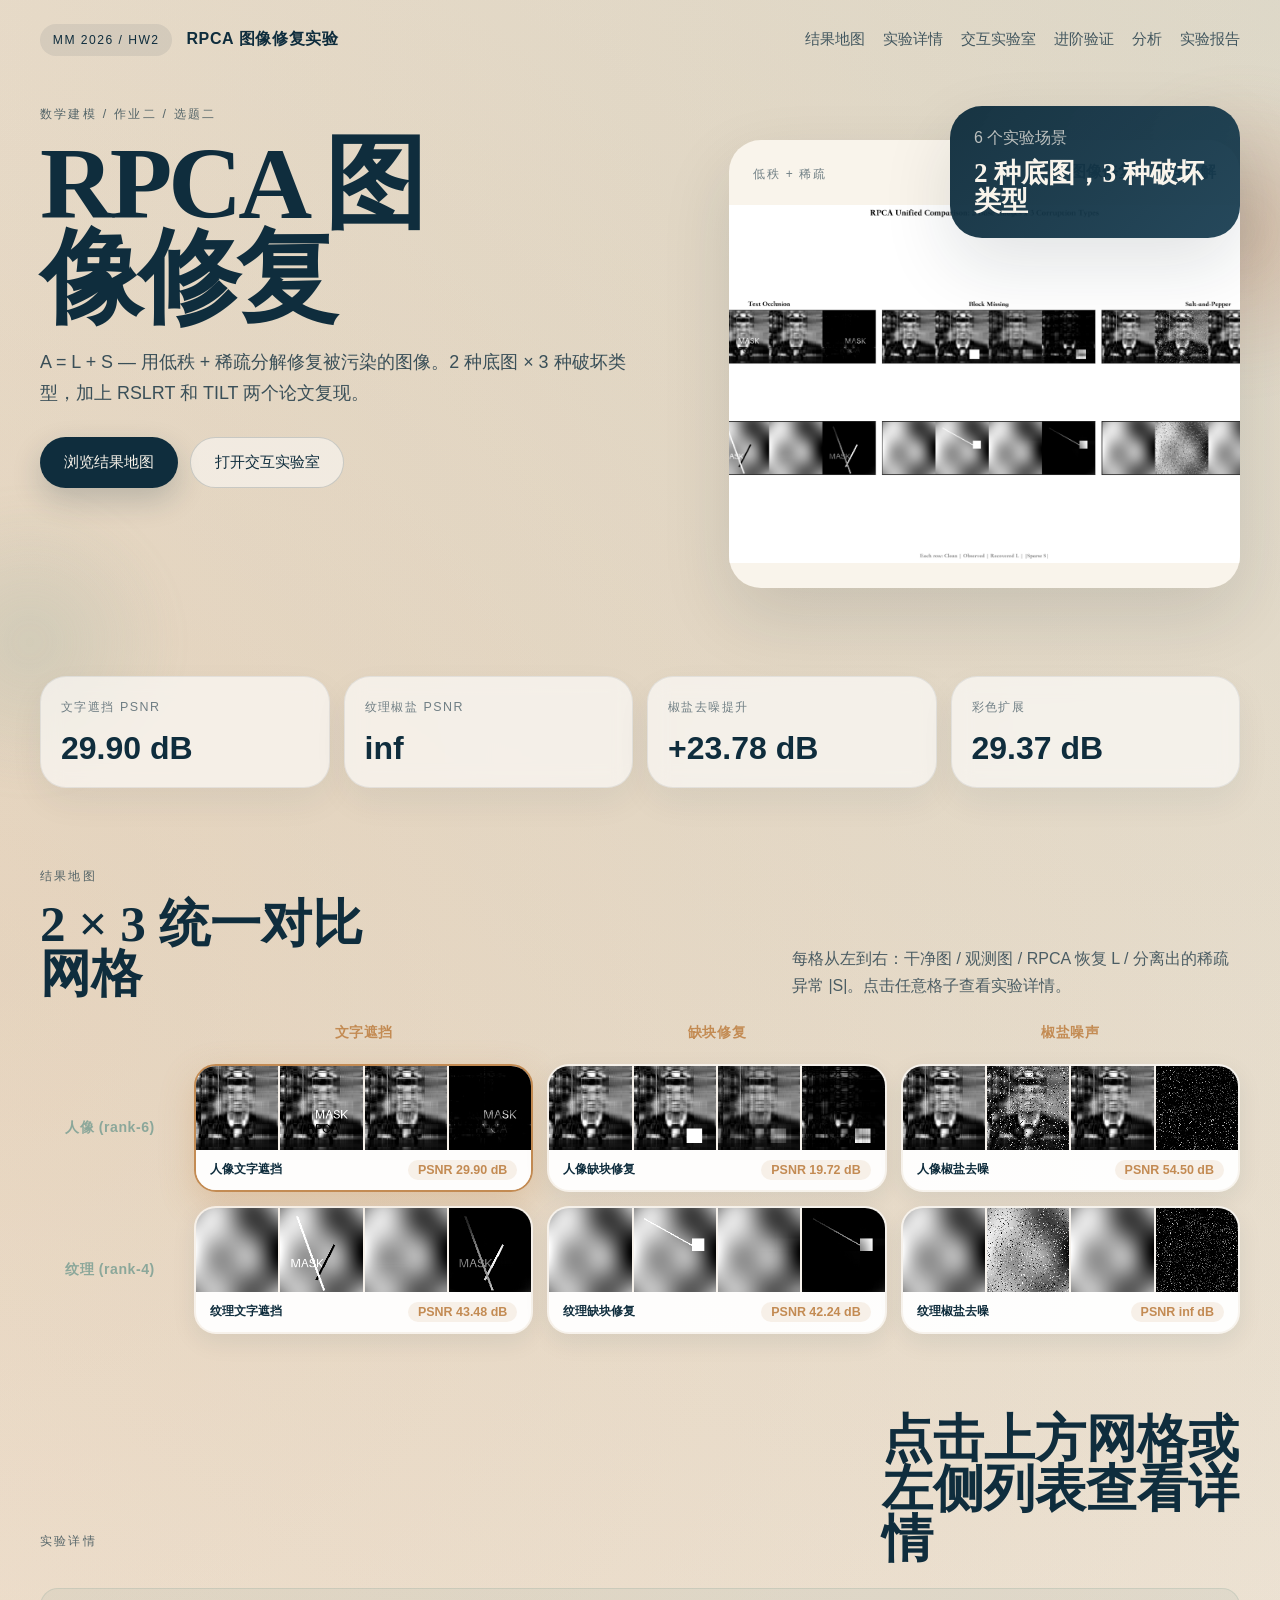
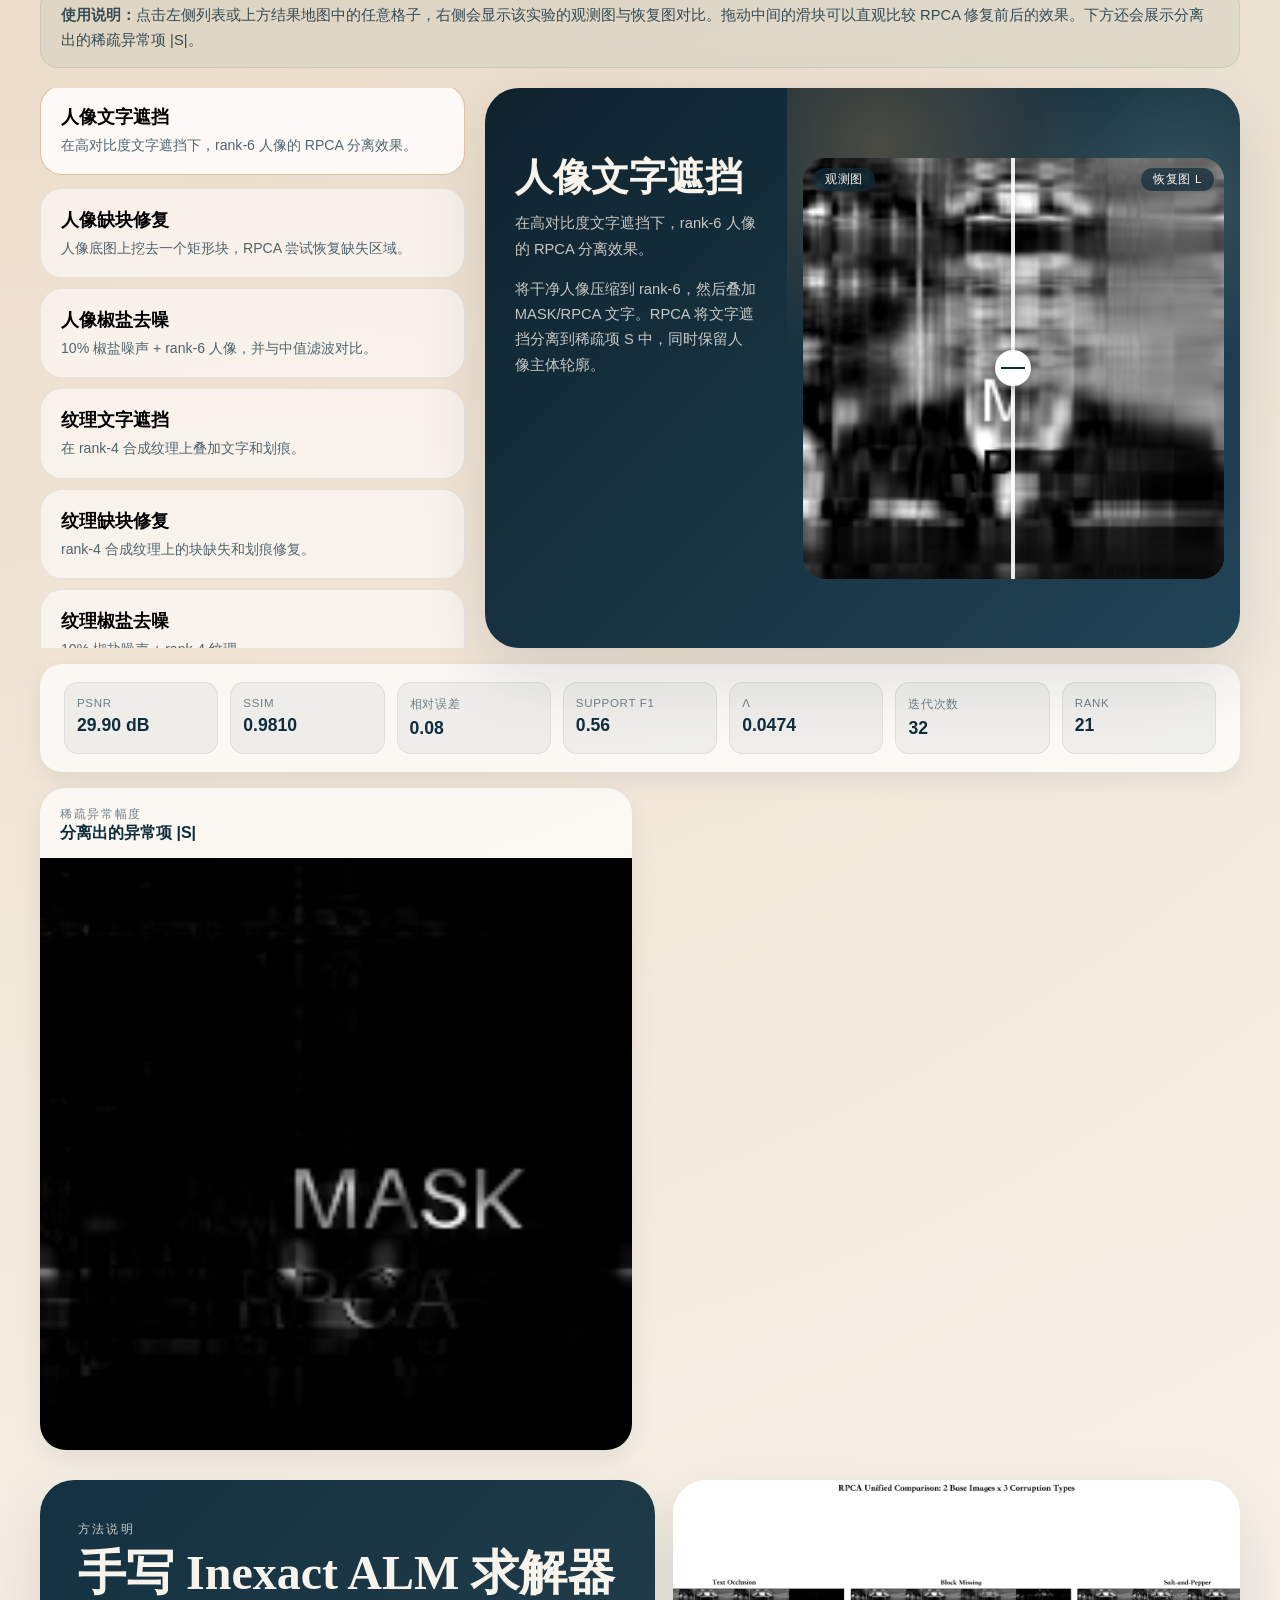
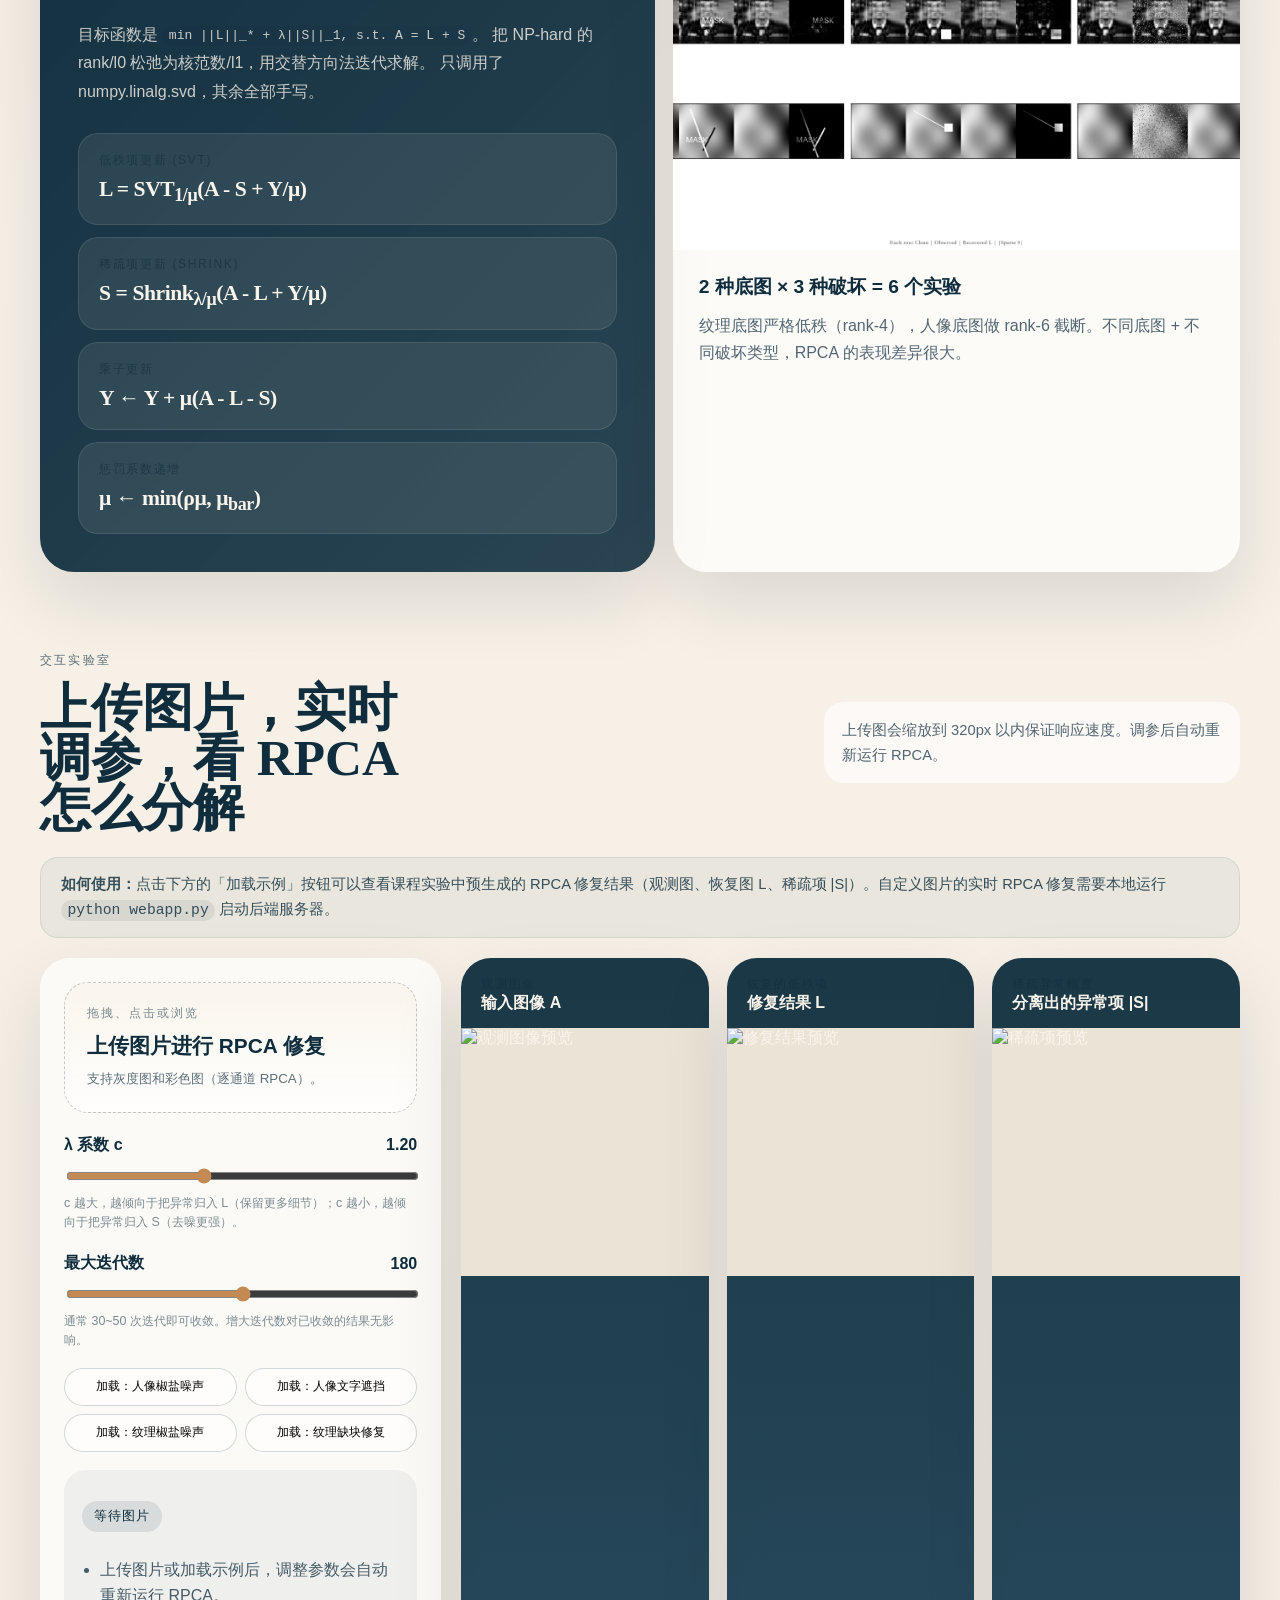
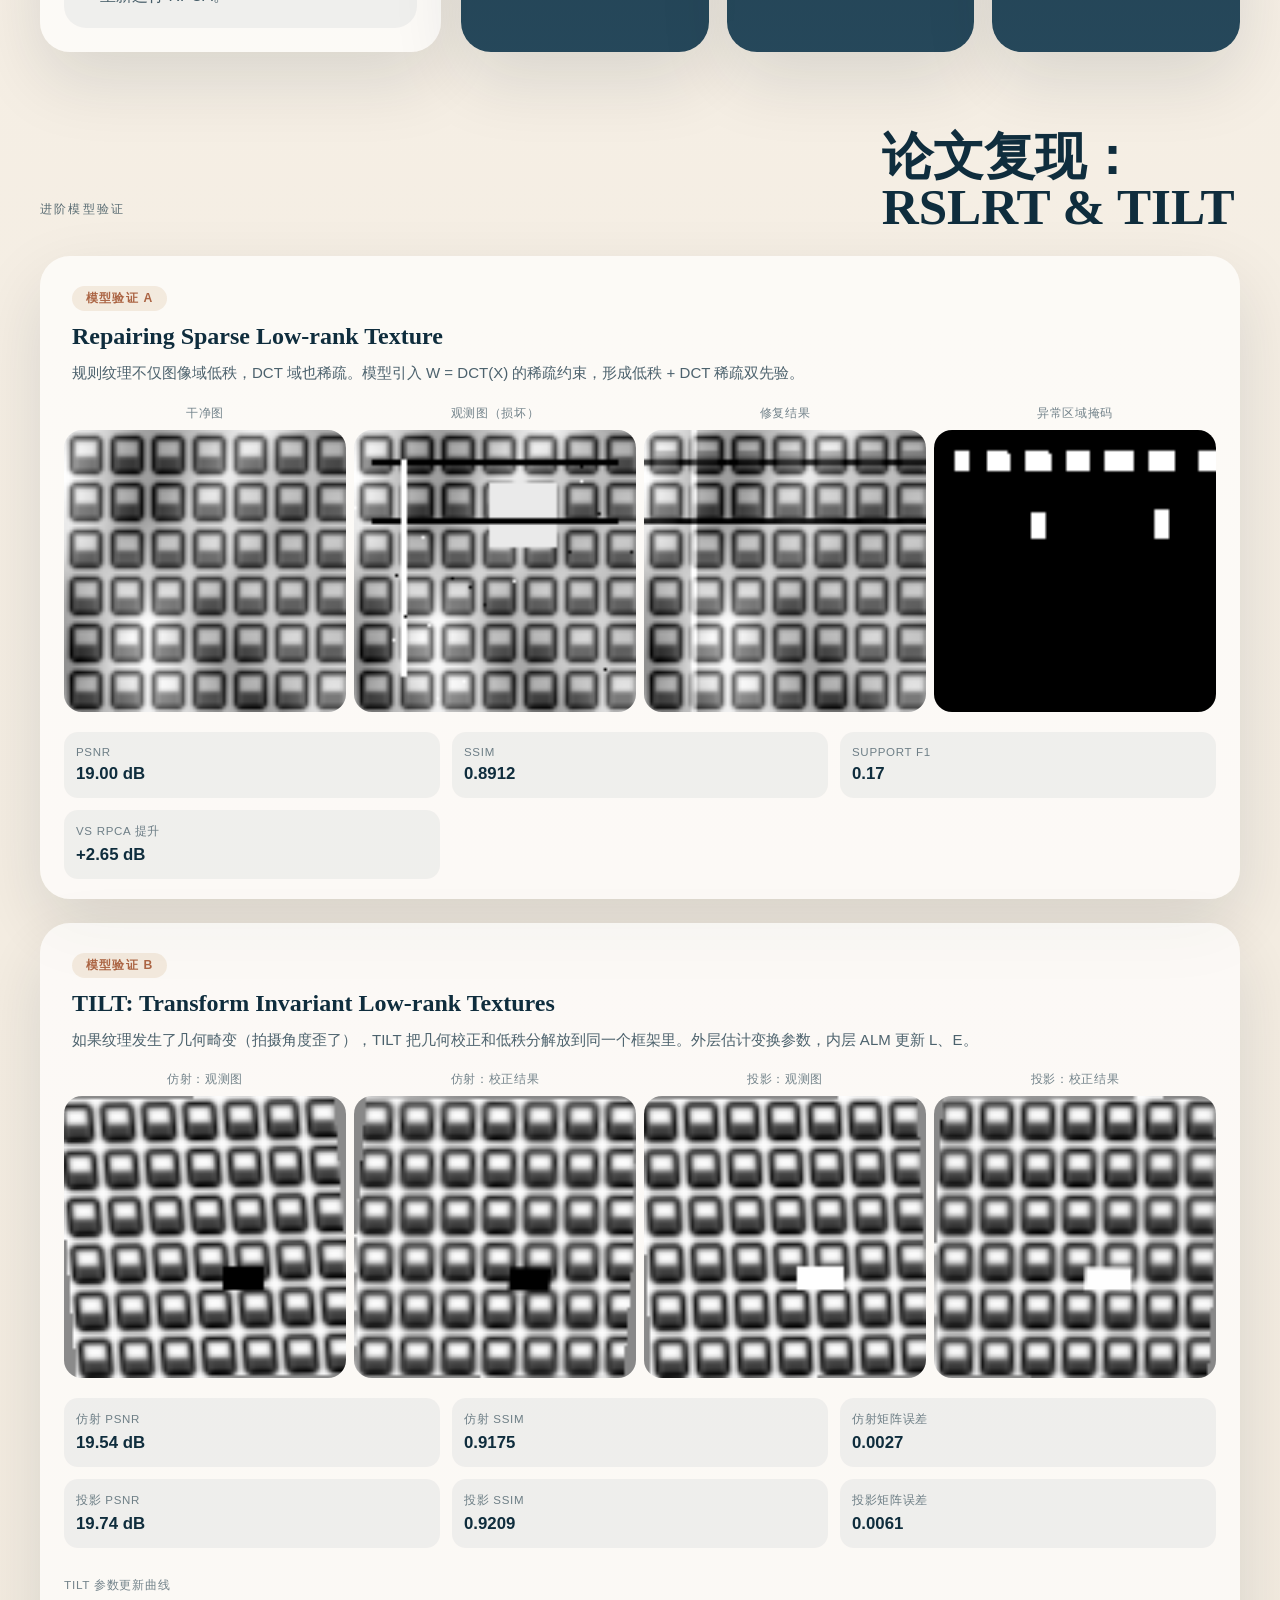
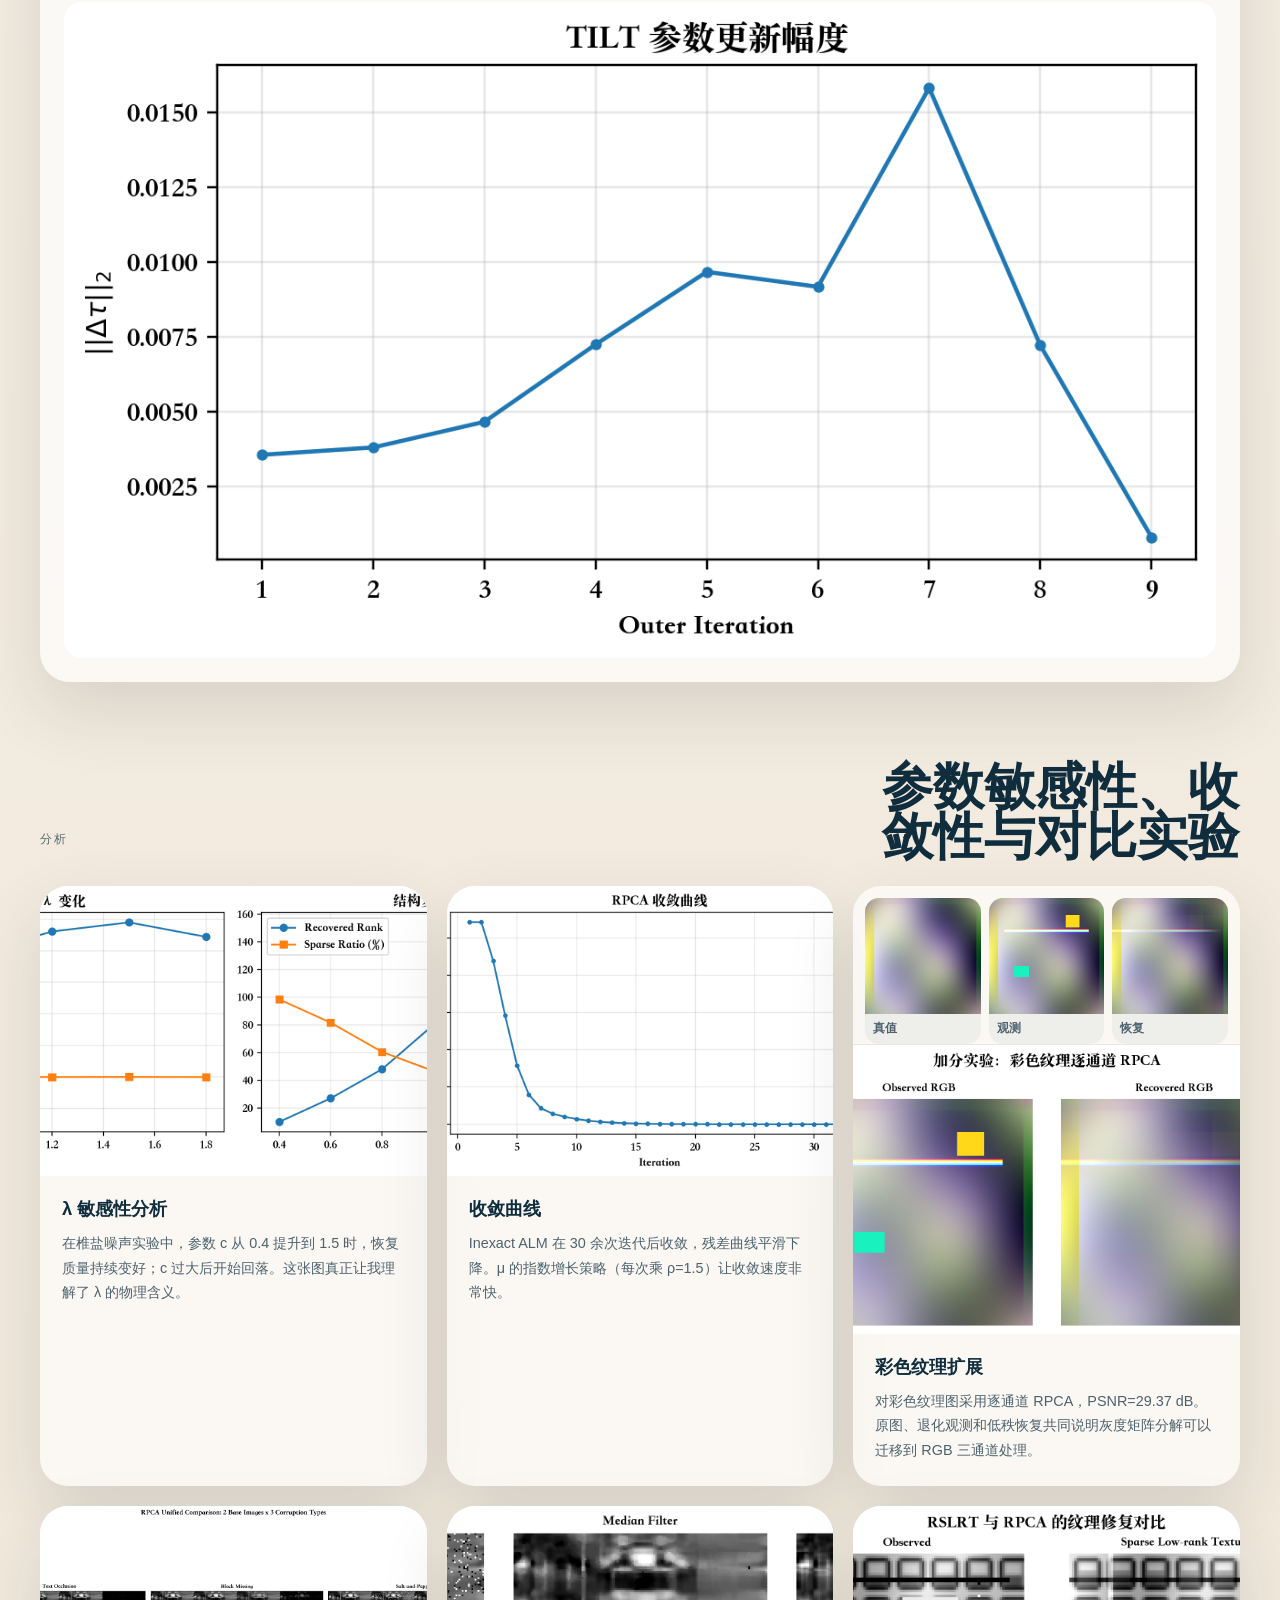
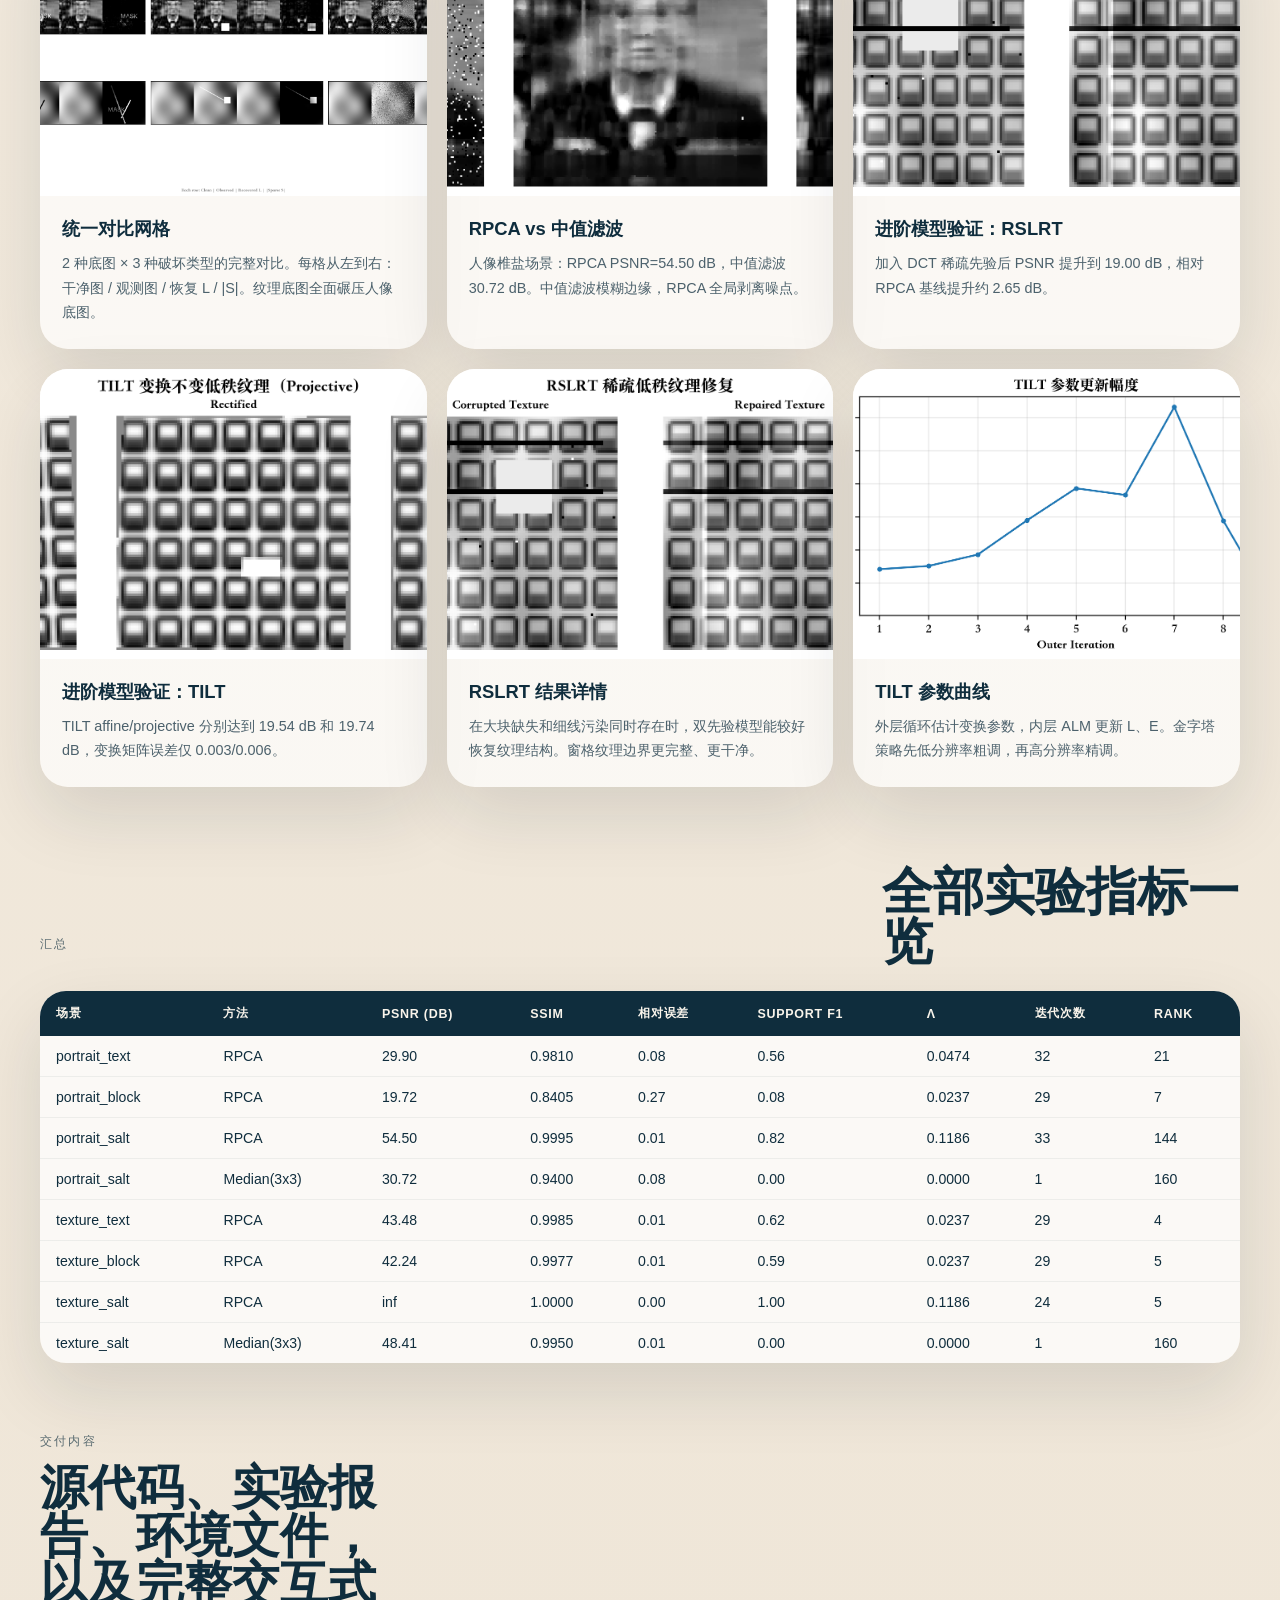
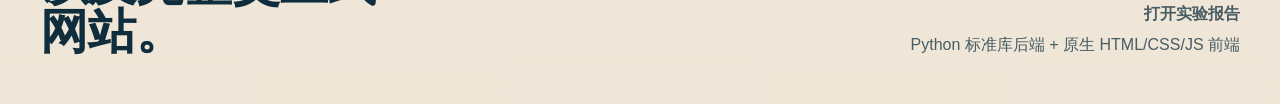
==== commit 6891bff8: "Polish final presentation website" ====
--- a/code/site/index.html
+++ b/code/site/index.html
@@ -19,7 +19,7 @@
           <a href="#grid-map">结果地图</a>
           <a href="#experiments">实验详情</a>
           <a href="#lab">交互实验室</a>
-          <a href="#optional">加分实验</a>
+          <a href="#optional">进阶验证</a>
           <a href="#analysis">分析</a>
           <a href="report/report.pdf" target="_blank" rel="noreferrer">实验报告</a>
         </nav>
@@ -262,10 +262,10 @@
           </div>
         </section>
 
-        <!-- Optional Experiments -->
+        <!-- Advanced model validation -->
         <section class="optional-section reveal" id="optional">
           <div class="section-heading">
-            <p class="eyebrow">加分实验</p>
+            <p class="eyebrow">进阶模型验证</p>
             <h2>论文复现：RSLRT &amp; TILT</h2>
           </div>
 
@@ -273,7 +273,7 @@
             <!-- RSLRT -->
             <div class="optional-card">
               <div class="optional-card-header">
-                <span class="optional-tag">加分 (2)</span>
+                <span class="optional-tag">模型验证 A</span>
                 <h3>Repairing Sparse Low-rank Texture</h3>
                 <p>规则纹理不仅图像域低秩，DCT 域也稀疏。模型引入 W = DCT(X) 的稀疏约束，形成低秩 + DCT 稀疏双先验。</p>
               </div>
@@ -301,7 +301,7 @@
             <!-- TILT -->
             <div class="optional-card">
               <div class="optional-card-header">
-                <span class="optional-tag">加分 (3)</span>
+                <span class="optional-tag">模型验证 B</span>
                 <h3>TILT: Transform Invariant Low-rank Textures</h3>
                 <p>如果纹理发生了几何畸变（拍摄角度歪了），TILT 把几何校正和低秩分解放到同一个框架里。外层估计变换参数，内层 ALM 更新 L、E。</p>
               </div>
--- a/code/site/styles.css
+++ b/code/site/styles.css
@@ -1093,6 +1093,37 @@
   object-fit: cover;
 }
 
+.insight-card .insight-main-image {
+  border-top: 1px solid rgba(15, 45, 61, 0.08);
+}
+
+.insight-image-grid {
+  display: grid;
+  grid-template-columns: repeat(3, minmax(0, 1fr));
+  gap: 8px;
+  padding: 12px 12px 0;
+}
+
+.insight-image-grid figure {
+  margin: 0;
+  overflow: hidden;
+  border-radius: 14px;
+  background: rgba(15, 45, 61, 0.05);
+}
+
+.insight-image-grid img {
+  aspect-ratio: 1 / 1;
+  object-fit: contain;
+  background: #f2eadf;
+}
+
+.insight-image-grid figcaption {
+  padding: 7px 8px 8px;
+  font-size: 0.72rem;
+  font-weight: 700;
+  color: rgba(15, 45, 61, 0.72);
+}
+
 .insight-card-body {
   padding: 20px 22px 24px;
 }
@@ -1205,12 +1236,16 @@
   font-weight: 700;
 }
 
-/* ---- Reveal ---- */
+/* ---- Reveal (disabled for static deploy) ---- */
 
 .reveal {
-  opacity: 0;
-  transform: translateY(28px);
-  transition: opacity 700ms ease, transform 700ms ease;
+  opacity: 1;
+  transform: none;
+}
+
+.reveal.is-visible {
+  opacity: 1;
+  transform: none;
 }
 
 .reveal.is-visible {
